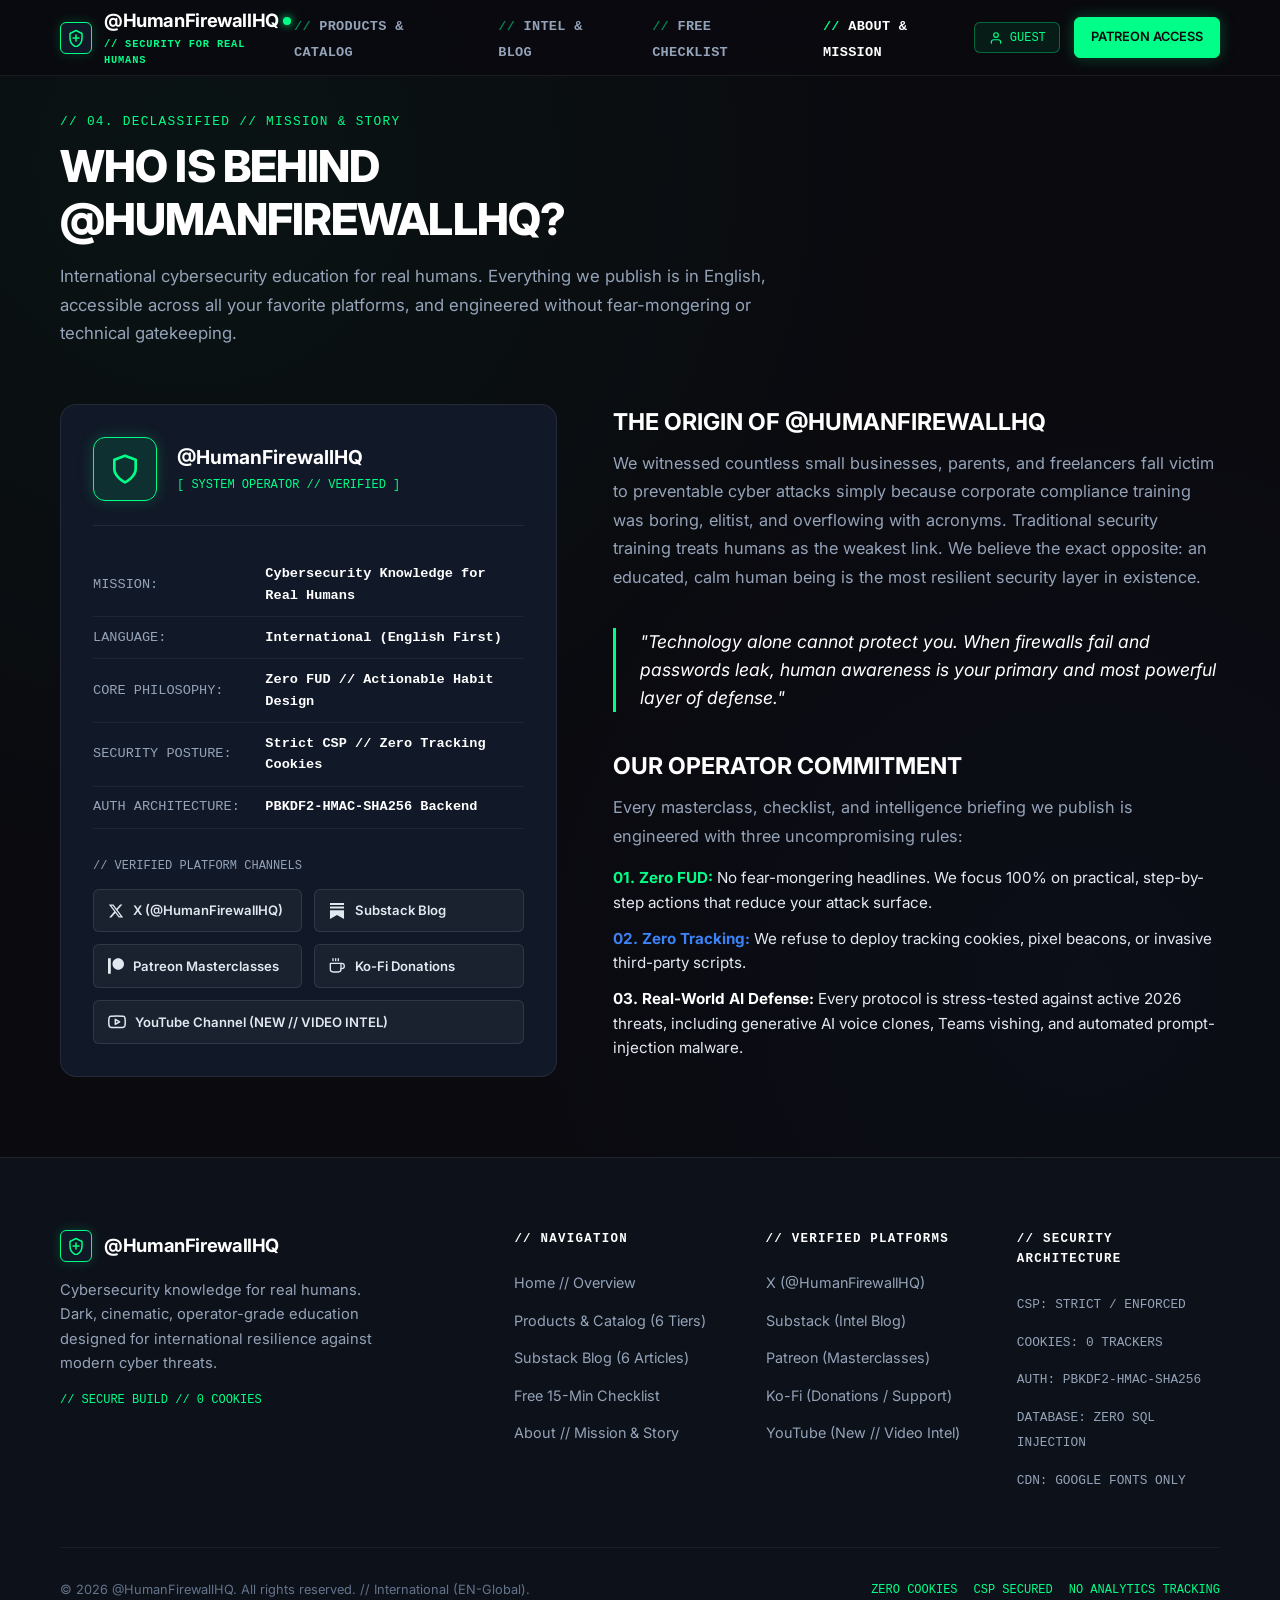
==== about.html @ e5e7c06a "feat: upgrade to multi-page platform with authentication backend, AI agent mode, Substack blog archi" ====
<!DOCTYPE html>
<html lang="en" class="dark">
<head>
  <meta charset="UTF-8">
  <meta name="viewport" content="width=device-width, initial-scale=1.0">
  <title>@HumanFirewallHQ // About &amp; Mission</title>
  <meta name="description" content="Who is behind @HumanFirewallHQ? Our mission, our zero-FUD philosophy, and our international English-first cybersecurity training.">
  <link rel="icon" type="image/svg+xml" href="favicon.svg">
  <link rel="preconnect" href="https://fonts.googleapis.com">
  <link rel="preconnect" href="https://fonts.gstatic.com" crossorigin>
  <link href="https://fonts.googleapis.com/css2?family=Inter:wght@400;500;600;700;800&display=swap" rel="stylesheet">
  <link rel="stylesheet" href="style.css">
</head>
<body>

  <!-- TOP NAVIGATION BAR -->
  <header class="navbar" role="banner">
    <div class="container nav-container">
      <a href="index.html" class="brand-logo" aria-label="@HumanFirewallHQ Home">
        <span class="brand-icon">
          <svg width="18" height="18" viewBox="0 0 24 24" fill="none" xmlns="http://www.w3.org/2000/svg">
            <path d="M12 2L4 6V12C4 17.5 7.5 22 12 24C16.5 22 20 17.5 20 12V6L12 2Z" stroke="#00FF88" stroke-width="2" stroke-linecap="round" stroke-linejoin="round"/>
            <path d="M12 8V16M8 12H16" stroke="#00FF88" stroke-width="2" stroke-linecap="round"/>
          </svg>
        </span>
        <div>
          <span style="display: flex; align-items: center;">
            @HumanFirewallHQ <span class="brand-status-dot" title="DEFENSE CONSTRUCT OPERATIONAL"></span>
          </span>
          <span class="brand-tag">// SECURITY FOR REAL HUMANS</span>
        </div>
      </a>

      <nav aria-label="Primary Navigation">
        <ul class="nav-menu">
          <li><a href="products.html" class="nav-link">PRODUCTS &amp; CATALOG</a></li>
          <li><a href="blog.html" class="nav-link">INTEL &amp; BLOG</a></li>
          <li><a href="checklist.html" class="nav-link">FREE CHECKLIST</a></li>
          <li><a href="about.html" class="nav-link active">ABOUT &amp; MISSION</a></li>
        </ul>
      </nav>

      <div class="nav-actions">
        <button class="operator-id-btn" id="operator-id-btn" aria-label="Operator Identity &amp; Login">
          <svg width="14" height="14" viewBox="0 0 24 24" fill="none" stroke="currentColor" stroke-width="2" stroke-linecap="round" stroke-linejoin="round">
            <path d="M20 21v-2a4 4 0 0 0-4-4H8a4 4 0 0 0-4 4v2"></path>
            <circle cx="12" cy="7" r="4"></circle>
          </svg>
          <span id="operator-label">GUEST</span>
        </button>

        <a href="https://www.patreon.com/c/HumanFirewallHQ" target="_blank" rel="noopener noreferrer" class="btn btn-primary btn-sm">
          <span>PATREON ACCESS</span>
        </a>

        <button class="mobile-menu-btn" id="mobile-menu-btn" aria-label="Toggle navigation drawer" aria-expanded="false">
          <svg width="22" height="22" viewBox="0 0 24 24" fill="none" stroke="currentColor" stroke-width="2" stroke-linecap="round" stroke-linejoin="round">
            <line x1="3" y1="12" x2="21" y2="12"></line>
            <line x1="3" y1="6" x2="21" y2="6"></line>
            <line x1="3" y1="18" x2="21" y2="18"></line>
          </svg>
        </button>
      </div>
    </div>
  </header>

  <!-- MOBILE MENU DRAWER -->
  <nav class="mobile-drawer" id="mobile-drawer" aria-label="Mobile Navigation">
    <ul class="mobile-drawer-list">
      <li><a href="products.html" class="mobile-drawer-link">// 01. PRODUCTS &amp; CATALOG</a></li>
      <li><a href="blog.html" class="mobile-drawer-link">// 02. SUBSTACK INTEL &amp; BLOG</a></li>
      <li><a href="checklist.html" class="mobile-drawer-link">// 03. FREE SECURITY CHECKLIST</a></li>
      <li><a href="about.html" class="mobile-drawer-link">// 04. ABOUT @HUMANFIREWALLHQ</a></li>
      <li>
        <a href="https://www.patreon.com/c/HumanFirewallHQ" target="_blank" rel="noopener noreferrer" class="btn btn-primary" style="margin-top: 1rem; width: 100%;">
          PATREON ACCESS // MASTERCLASSES
        </a>
      </li>
    </ul>
  </nav>

  <main style="padding: 7rem 0 5rem;">
    <div class="container">
      <div class="section-header">
        <span class="section-eyebrow">// 04. DECLASSIFIED // MISSION &amp; STORY</span>
        <h1 class="section-title">WHO IS BEHIND @HUMANFIREWALLHQ?</h1>
        <p class="section-description">
          International cybersecurity education for real humans. Everything we publish is in English, accessible across all your favorite platforms, and engineered without fear-mongering or technical gatekeeping.
        </p>
      </div>

      <div class="about-grid">
        <!-- Operator Profile Card -->
        <div class="operator-profile-card">
          <div class="profile-header">
            <div class="profile-avatar">
              <svg width="32" height="32" viewBox="0 0 24 24" fill="none" stroke="currentColor" stroke-width="2" stroke-linecap="round" stroke-linejoin="round">
                <path d="M12 22s8-4 8-10V5l-8-3-8 3v7c0 6 8 10 8 10z"></path>
              </svg>
            </div>
            <div class="profile-meta">
              <h3>@HumanFirewallHQ</h3>
              <div class="status">[ SYSTEM OPERATOR // VERIFIED ]</div>
            </div>
          </div>

          <table class="profile-data-table">
            <tbody>
              <tr>
                <td>MISSION:</td>
                <td>Cybersecurity Knowledge for Real Humans</td>
              </tr>
              <tr>
                <td>LANGUAGE:</td>
                <td>International (English First)</td>
              </tr>
              <tr>
                <td>CORE PHILOSOPHY:</td>
                <td>Zero FUD // Actionable Habit Design</td>
              </tr>
              <tr>
                <td>SECURITY POSTURE:</td>
                <td>Strict CSP // Zero Tracking Cookies</td>
              </tr>
              <tr>
                <td>AUTH ARCHITECTURE:</td>
                <td>PBKDF2-HMAC-SHA256 Backend</td>
              </tr>
            </tbody>
          </table>

          <div style="font-family: monospace; font-size: 0.75rem; color: var(--text-secondary); margin-bottom: 0.8rem;">
            // VERIFIED PLATFORM CHANNELS
          </div>

          <div class="platform-links-grid">
            <a href="https://x.com/HumanFirewallHQ" target="_blank" rel="noopener noreferrer" class="platform-link-chip">
              <svg width="16" height="16" viewBox="0 0 24 24" fill="currentColor">
                <path d="M18.244 2.25h3.308l-7.227 8.26 8.502 11.24H16.17l-5.214-6.817L4.99 21.75H1.68l7.73-8.835L1.254 2.25H8.08l4.713 6.231zm-1.161 17.52h1.833L7.084 4.126H5.117z"/>
              </svg>
              <span>X (@HumanFirewallHQ)</span>
            </a>

            <a href="https://humanfirewallhq.substack.com/" target="_blank" rel="noopener noreferrer" class="platform-link-chip">
              <svg width="16" height="16" viewBox="0 0 24 24" fill="currentColor">
                <path d="M22.539 8.242H1.46V5.406h21.08v2.836zM1.46 10.812V24L12 18.11 22.54 24V10.812H1.46zM22.54 0H1.46v2.836h21.08V0z"/>
              </svg>
              <span>Substack Blog</span>
            </a>

            <a href="https://www.patreon.com/c/HumanFirewallHQ" target="_blank" rel="noopener noreferrer" class="platform-link-chip">
              <svg width="16" height="16" viewBox="0 0 24 24" fill="currentColor">
                <path d="M15.386 0.524c-4.764 0-8.64 3.876-8.64 8.64 0 4.75 3.876 8.613 8.64 8.613 4.75 0 8.614-3.864 8.614-8.613C24 4.4 20.136 0.524 15.386 0.524M0.003 23.537h4.22V0.524H0.003"/>
              </svg>
              <span>Patreon Masterclasses</span>
            </a>

            <a href="https://ko-fi.com/humanfirewall" target="_blank" rel="noopener noreferrer" class="platform-link-chip">
              <svg width="16" height="16" viewBox="0 0 24 24" fill="none" stroke="currentColor" stroke-width="2" stroke-linecap="round" stroke-linejoin="round">
                <path d="M18 8h1a4 4 0 0 1 0 8h-1"></path>
                <path d="M2 8h16v9a4 4 0 0 1-4 4H6a4 4 0 0 1-4-4V8z"></path>
                <line x1="6" y1="1" x2="6" y2="4"></line>
                <line x1="10" y1="1" x2="10" y2="4"></line>
                <line x1="14" y1="1" x2="14" y2="4"></line>
              </svg>
              <span>Ko-Fi Donations</span>
            </a>

            <a href="https://linktr.ee/HumanFirewall" target="_blank" rel="noopener noreferrer" class="platform-link-chip" style="grid-column: span 2;">
              <svg width="18" height="18" viewBox="0 0 24 24" fill="none" stroke="currentColor" stroke-width="2" stroke-linecap="round" stroke-linejoin="round">
                <path d="M22.54 6.42a2.78 2.78 0 0 0-1.94-2C18.88 4 12 4 12 4s-6.88 0-8.6.46a2.78 2.78 0 0 0-1.94 2A29 29 0 0 0 1 11.75a29 29 0 0 0 .46 5.33A2.78 2.78 0 0 0 3.4 19c1.72.46 8.6.46 8.6.46s6.88 0 8.6-.46a2.78 2.78 0 0 0 1.94-2 29 29 0 0 0 .46-5.25 29 29 0 0 0-.46-5.33z"></path>
                <polygon points="9.75 15.02 15.5 11.75 9.75 8.48 9.75 15.02"></polygon>
              </svg>
              <span>YouTube Channel (NEW // VIDEO INTEL)</span>
            </a>
          </div>
        </div>

        <!-- Narrative Column -->
        <div class="about-narrative">
          <div>
            <h3>THE ORIGIN OF @HUMANFIREWALLHQ</h3>
            <p>
              We witnessed countless small businesses, parents, and freelancers fall victim to preventable cyber attacks simply because corporate compliance training was boring, elitist, and overflowing with acronyms. Traditional security training treats humans as the weakest link. We believe the exact opposite: an educated, calm human being is the most resilient security layer in existence.
            </p>
          </div>

          <blockquote class="about-quote">
            "Technology alone cannot protect you. When firewalls fail and passwords leak, human awareness is your primary and most powerful layer of defense."
          </blockquote>

          <div>
            <h3>OUR OPERATOR COMMITMENT</h3>
            <p>
              Every masterclass, checklist, and intelligence briefing we publish is engineered with three uncompromising rules:
            </p>
            <ul style="list-style:none; display:flex; flex-direction:column; gap:0.75rem; margin-top:1rem; font-size:0.95rem; color:var(--text-primary);">
              <li><strong style="color:var(--accent-green)">01. Zero FUD:</strong> No fear-mongering headlines. We focus 100% on practical, step-by-step actions that reduce your attack surface.</li>
              <li><strong style="color:var(--accent-blue)">02. Zero Tracking:</strong> We refuse to deploy tracking cookies, pixel beacons, or invasive third-party scripts.</li>
              <li><strong style="color:#fff">03. Real-World AI Defense:</strong> Every protocol is stress-tested against active 2026 threats, including generative AI voice clones, Teams vishing, and automated prompt-injection malware.</li>
            </ul>
          </div>
        </div>
      </div>
    </div>
  </main>

  <!-- FOOTER -->
  <footer class="site-footer" role="contentinfo">
    <div class="container">
      <div class="footer-grid">
        <div class="footer-brand">
          <a href="index.html" class="brand-logo" aria-label="@HumanFirewallHQ Home">
            <span class="brand-icon">
              <svg width="18" height="18" viewBox="0 0 24 24" fill="none" xmlns="http://www.w3.org/2000/svg">
                <path d="M12 2L4 6V12C4 17.5 7.5 22 12 24C16.5 22 20 17.5 20 12V6L12 2Z" stroke="#00FF88" stroke-width="2" stroke-linecap="round" stroke-linejoin="round"/>
                <path d="M12 8V16M8 12H16" stroke="#00FF88" stroke-width="2" stroke-linecap="round"/>
              </svg>
            </span>
            <span>@HumanFirewallHQ</span>
          </a>
          <p>
            Cybersecurity knowledge for real humans. Dark, cinematic, operator-grade education designed for international resilience against modern cyber threats.
          </p>
          <div style="margin-top: 1rem; font-family: monospace; font-size: 0.75rem; color: var(--accent-green);">
            // SECURE BUILD // 0 COOKIES
          </div>
        </div>

        <div>
          <h3 class="footer-column-title">// NAVIGATION</h3>
          <ul class="footer-links">
            <li><a href="index.html" class="footer-link">Home // Overview</a></li>
            <li><a href="products.html" class="footer-link">Products &amp; Catalog (6 Tiers)</a></li>
            <li><a href="blog.html" class="footer-link">Substack Blog (6 Articles)</a></li>
            <li><a href="checklist.html" class="footer-link">Free 15-Min Checklist</a></li>
            <li><a href="about.html" class="footer-link">About // Mission &amp; Story</a></li>
          </ul>
        </div>

        <div>
          <h3 class="footer-column-title">// VERIFIED PLATFORMS</h3>
          <ul class="footer-links">
            <li><a href="https://x.com/HumanFirewallHQ" target="_blank" rel="noopener noreferrer" class="footer-link">X (@HumanFirewallHQ)</a></li>
            <li><a href="https://humanfirewallhq.substack.com/" target="_blank" rel="noopener noreferrer" class="footer-link">Substack (Intel Blog)</a></li>
            <li><a href="https://www.patreon.com/c/HumanFirewallHQ" target="_blank" rel="noopener noreferrer" class="footer-link">Patreon (Masterclasses)</a></li>
            <li><a href="https://ko-fi.com/humanfirewall" target="_blank" rel="noopener noreferrer" class="footer-link">Ko-Fi (Donations / Support)</a></li>
            <li><a href="https://linktr.ee/HumanFirewall" target="_blank" rel="noopener noreferrer" class="footer-link">YouTube (New // Video Intel)</a></li>
          </ul>
        </div>

        <div>
          <h3 class="footer-column-title">// SECURITY ARCHITECTURE</h3>
          <ul class="footer-links">
            <li><span class="text-muted font-mono" style="font-size:0.8rem;">CSP: STRICT / ENFORCED</span></li>
            <li><span class="text-muted font-mono" style="font-size:0.8rem;">COOKIES: 0 TRACKERS</span></li>
            <li><span class="text-muted font-mono" style="font-size:0.8rem;">AUTH: PBKDF2-HMAC-SHA256</span></li>
            <li><span class="text-muted font-mono" style="font-size:0.8rem;">DATABASE: ZERO SQL INJECTION</span></li>
            <li><span class="text-muted font-mono" style="font-size:0.8rem;">CDN: GOOGLE FONTS ONLY</span></li>
          </ul>
        </div>
      </div>

      <div class="footer-bottom">
        <div>&copy; 2026 @HumanFirewallHQ. All rights reserved. // International (EN-Global).</div>
        <div class="footer-security-badges">
          <span>ZERO COOKIES</span>
          <span>CSP SECURED</span>
          <span>NO ANALYTICS TRACKING</span>
        </div>
      </div>
    </div>
  </footer>

  <script src="script.js"></script>
</body>
</html>
---- style.css ----
/* ==========================================================================
   @HUMANFIREWALLHQ // OPERATOR-GRADE MARKETING PLATFORM CSS (v2.0 PROD)
   DESIGN SYSTEM: DARK, CINEMATIC, ZERO-FUD, MULTI-PAGE PLATFORM
   COLORS: #0A0A0F (BG), #111827 (CARD), #00FF88 (GREEN), #3B82F6 (BLUE), #E2E8F0 (TEXT)
   ========================================================================== */

:root {
  /* Core Color Palette */
  --bg-primary: #0a0a0f;
  --bg-secondary: #0d111a;
  --card-bg: #111827;
  --card-bg-hover: #161f33;
  --card-border: rgba(255, 255, 255, 0.08);
  --card-border-hover: rgba(0, 255, 136, 0.45);
  
  /* Highlights & Accents */
  --accent-green: #00ff88;
  --accent-green-dim: rgba(0, 255, 136, 0.12);
  --accent-green-glow: rgba(0, 255, 136, 0.35);
  --accent-blue: #3b82f6;
  --accent-blue-dim: rgba(59, 130, 246, 0.12);
  --accent-blue-glow: rgba(59, 130, 246, 0.35);

  /* Text Colors */
  --text-primary: #e2e8f0;
  --text-secondary: #94a3b8;
  --text-muted: #64748b;
  --text-inverse: #0a0a0f;

  /* Layout & Metrics */
  --nav-height: 76px;
  --max-width: 1240px;
  --radius-sm: 6px;
  --radius-md: 10px;
  --radius-lg: 16px;
  --transition: all 0.25s cubic-bezier(0.16, 1, 0.3, 1);
}

/* Base Reset & Box Sizing */
*,
*::before,
*::after {
  box-sizing: border-box;
  margin: 0;
  padding: 0;
}

html {
  scroll-behavior: smooth;
  scroll-padding-top: var(--nav-height);
  background-color: var(--bg-primary);
  color: var(--text-primary);
  font-family: 'Inter', -apple-system, BlinkMacSystemFont, "Segoe UI", Roboto, Helvetica, Arial, sans-serif;
  font-size: 16px;
  line-height: 1.6;
  -webkit-font-smoothing: antialiased;
  -moz-osx-font-smoothing: grayscale;
}

body {
  overflow-x: hidden;
  position: relative;
  min-height: 100vh;
  display: flex;
  flex-direction: column;
  background:
    radial-gradient(circle at 15% 10%, rgba(0, 255, 136, 0.04) 0%, transparent 40%),
    radial-gradient(circle at 85% 60%, rgba(59, 130, 246, 0.04) 0%, transparent 40%),
    var(--bg-primary);
}

/* Custom Selection Accent */
::selection {
  background: var(--accent-green);
  color: var(--text-inverse);
}

/* Accessibility Focus Outline */
:focus-visible {
  outline: 2px solid var(--accent-green);
  outline-offset: 3px;
}

/* Typography Utility */
.font-mono {
  font-family: ui-monospace, SFMono-Regular, Menlo, Monaco, Consolas, "Liberation Mono", "Courier New", monospace;
}

.text-green { color: var(--accent-green); }
.text-blue { color: var(--accent-blue); }
.text-muted { color: var(--text-secondary); }

/* Container */
.container {
  width: 100%;
  max-width: var(--max-width);
  margin: 0 auto;
  padding: 0 1.5rem;
}

@media (min-width: 768px) {
  .container {
    padding: 0 2.5rem;
  }
}

/* ==========================================================================
   NAVIGATION BAR (GLASSMORPHIC OPERATOR CONSOLE)
   ========================================================================== */
.navbar {
  position: fixed;
  top: 0;
  left: 0;
  width: 100%;
  height: var(--nav-height);
  background: rgba(10, 10, 15, 0.88);
  backdrop-filter: blur(16px);
  -webkit-backdrop-filter: blur(16px);
  border-bottom: 1px solid rgba(255, 255, 255, 0.07);
  z-index: 1000;
  display: flex;
  align-items: center;
}

.nav-container {
  display: flex;
  align-items: center;
  justify-content: space-between;
  width: 100%;
}

/* Logo */
.brand-logo {
  display: flex;
  align-items: center;
  gap: 0.75rem;
  text-decoration: none;
  color: #ffffff;
  font-weight: 700;
  font-size: 1.15rem;
  letter-spacing: -0.02em;
  transition: var(--transition);
}

.brand-logo:hover {
  opacity: 0.95;
}

.brand-icon {
  width: 32px;
  height: 32px;
  display: flex;
  align-items: center;
  justify-content: center;
  background: var(--card-bg);
  border: 1px solid var(--accent-green);
  border-radius: var(--radius-sm);
  box-shadow: 0 0 12px rgba(0, 255, 136, 0.2);
}

.brand-status-dot {
  width: 8px;
  height: 8px;
  background-color: var(--accent-green);
  border-radius: 50%;
  box-shadow: 0 0 8px var(--accent-green);
  display: inline-block;
  margin-left: 0.25rem;
  animation: pulse-dot 2s infinite;
}

@keyframes pulse-dot {
  0%, 100% { opacity: 1; transform: scale(1); }
  50% { opacity: 0.5; transform: scale(0.85); }
}

.brand-tag {
  font-size: 0.65rem;
  text-transform: uppercase;
  color: var(--accent-green);
  font-family: monospace;
  letter-spacing: 0.08em;
  display: block;
}

/* Nav Menu (Desktop) - SUBGROUP LINKS */
.nav-menu {
  display: none;
  align-items: center;
  gap: 1.75rem;
  list-style: none;
}

@media (min-width: 1024px) {
  .nav-menu {
    display: flex;
  }
}

.nav-link {
  color: var(--text-secondary);
  text-decoration: none;
  font-size: 0.85rem;
  font-weight: 600;
  letter-spacing: 0.02em;
  transition: var(--transition);
  position: relative;
  padding: 0.5rem 0;
  font-family: monospace;
}

.nav-link::before {
  content: '// ';
  color: var(--accent-green);
  opacity: 0.5;
  transition: var(--transition);
}

.nav-link:hover,
.nav-link.active {
  color: #ffffff;
}

.nav-link:hover::before,
.nav-link.active::before {
  opacity: 1;
}

/* Buttons */
.btn {
  display: inline-flex;
  align-items: center;
  justify-content: center;
  gap: 0.6rem;
  padding: 0.75rem 1.4rem;
  border-radius: var(--radius-sm);
  font-size: 0.88rem;
  font-weight: 600;
  text-decoration: none;
  cursor: pointer;
  transition: var(--transition);
  border: 1px solid transparent;
  user-select: none;
  white-space: nowrap;
}

.btn-sm {
  padding: 0.55rem 1rem;
  font-size: 0.8rem;
}

.btn-primary {
  background-color: var(--accent-green);
  color: var(--text-inverse);
  border-color: var(--accent-green);
  box-shadow: 0 0 15px rgba(0, 255, 136, 0.25);
}

.btn-primary:hover {
  background-color: #00dd75;
  border-color: #00dd75;
  box-shadow: 0 0 25px rgba(0, 255, 136, 0.45);
  transform: translateY(-2px);
}

.btn-secondary {
  background-color: rgba(59, 130, 246, 0.1);
  color: var(--accent-blue);
  border-color: rgba(59, 130, 246, 0.35);
}

.btn-secondary:hover {
  background-color: rgba(59, 130, 246, 0.18);
  border-color: var(--accent-blue);
  color: #ffffff;
  box-shadow: 0 0 20px rgba(59, 130, 246, 0.3);
  transform: translateY(-2px);
}

.btn-outline {
  background-color: transparent;
  color: var(--text-primary);
  border-color: rgba(255, 255, 255, 0.2);
}

.btn-outline:hover {
  border-color: var(--accent-green);
  color: var(--accent-green);
  background: rgba(0, 255, 136, 0.05);
  transform: translateY(-2px);
}

/* Nav Actions & Mobile Toggle */
.nav-actions {
  display: flex;
  align-items: center;
  gap: 0.85rem;
}

.operator-id-btn {
  background: rgba(0, 255, 136, 0.08);
  border: 1px solid rgba(0, 255, 136, 0.35);
  color: var(--accent-green);
  padding: 0.45rem 0.85rem;
  border-radius: var(--radius-sm);
  font-family: monospace;
  font-size: 0.75rem;
  cursor: pointer;
  transition: var(--transition);
  display: flex;
  align-items: center;
  gap: 0.45rem;
}

.operator-id-btn:hover {
  background: rgba(0, 255, 136, 0.15);
  box-shadow: 0 0 15px rgba(0, 255, 136, 0.25);
  color: #fff;
}

.mobile-menu-btn {
  display: flex;
  align-items: center;
  justify-content: center;
  width: 40px;
  height: 40px;
  background: var(--card-bg);
  border: 1px solid rgba(255, 255, 255, 0.15);
  border-radius: var(--radius-sm);
  color: var(--text-primary);
  cursor: pointer;
  transition: var(--transition);
}

.mobile-menu-btn:hover {
  border-color: var(--accent-green);
  color: var(--accent-green);
}

@media (min-width: 1024px) {
  .mobile-menu-btn {
    display: none;
  }
}

/* Mobile Drawer */
.mobile-drawer {
  display: none;
  position: fixed;
  top: var(--nav-height);
  left: 0;
  width: 100%;
  background: rgba(10, 10, 15, 0.98);
  backdrop-filter: blur(20px);
  border-bottom: 1px solid rgba(0, 255, 136, 0.3);
  padding: 1.5rem;
  z-index: 999;
}

.mobile-drawer.open {
  display: block;
  animation: slideDown 0.25s ease-out;
}

@keyframes slideDown {
  from { opacity: 0; transform: translateY(-10px); }
  to { opacity: 1; transform: translateY(0); }
}

.mobile-drawer-list {
  list-style: none;
  display: flex;
  flex-direction: column;
  gap: 1.25rem;
}

.mobile-drawer-link {
  display: block;
  color: var(--text-primary);
  text-decoration: none;
  font-family: monospace;
  font-size: 1rem;
  font-weight: 600;
  border-bottom: 1px solid rgba(255, 255, 255, 0.05);
  padding-bottom: 0.75rem;
}

/* ==========================================================================
   OPERATOR TELEMETRY STRIP (THREAT TICKER)
   ========================================================================== */
.telemetry-strip {
  margin-top: var(--nav-height);
  background: var(--card-bg);
  border-bottom: 1px solid rgba(255, 255, 255, 0.08);
  font-family: monospace;
  font-size: 0.75rem;
  letter-spacing: 0.05em;
  padding: 0.5rem 0;
  overflow: hidden;
}

.telemetry-inner {
  display: flex;
  flex-wrap: wrap;
  align-items: center;
  justify-content: space-between;
  gap: 1rem;
  color: var(--text-secondary);
}

.telemetry-item {
  display: flex;
  align-items: center;
  gap: 0.4rem;
}

.telemetry-item span.accent {
  color: var(--accent-green);
  font-weight: 600;
}

/* ==========================================================================
   HERO SECTION
   ========================================================================== */
.hero-section {
  position: relative;
  padding: 5rem 0 4.5rem;
  overflow: hidden;
}

.hero-grid {
  display: grid;
  grid-template-columns: 1fr;
  gap: 3.5rem;
  align-items: center;
}

@media (min-width: 1024px) {
  .hero-grid {
    grid-template-columns: 1.1fr 0.9fr;
  }
}

.operator-badge {
  display: inline-flex;
  align-items: center;
  gap: 0.5rem;
  background: rgba(0, 255, 136, 0.08);
  border: 1px solid rgba(0, 255, 136, 0.3);
  padding: 0.4rem 0.85rem;
  border-radius: 100px;
  font-family: monospace;
  font-size: 0.75rem;
  color: var(--accent-green);
  margin-bottom: 1.5rem;
  letter-spacing: 0.05em;
}

.operator-badge::before {
  content: '';
  width: 6px;
  height: 6px;
  background: var(--accent-green);
  border-radius: 50%;
  box-shadow: 0 0 6px var(--accent-green);
}

.hero-title {
  font-size: clamp(2.2rem, 5vw, 3.8rem);
  font-weight: 800;
  line-height: 1.12;
  letter-spacing: -0.03em;
  color: #ffffff;
  margin-bottom: 1.5rem;
}

.hero-title .text-gradient {
  background: linear-gradient(135deg, #ffffff 40%, var(--accent-green) 100%);
  -webkit-background-clip: text;
  -webkit-text-fill-color: transparent;
}

.hero-subtitle {
  font-size: clamp(1rem, 2vw, 1.25rem);
  color: var(--text-secondary);
  line-height: 1.7;
  max-width: 600px;
  margin-bottom: 2.25rem;
}

.hero-cta-group {
  display: flex;
  flex-wrap: wrap;
  gap: 1rem;
  margin-bottom: 2.5rem;
}

.hero-metrics-bar {
  display: grid;
  grid-template-columns: repeat(3, 1fr);
  gap: 1.5rem;
  border-top: 1px solid rgba(255, 255, 255, 0.1);
  padding-top: 2rem;
}

.metric-card {
  display: flex;
  flex-direction: column;
}

.metric-value {
  font-size: 1.5rem;
  font-weight: 700;
  color: #ffffff;
  font-family: monospace;
}

.metric-label {
  font-size: 0.75rem;
  color: var(--text-secondary);
  text-transform: uppercase;
  letter-spacing: 0.05em;
}

/* Hero Terminal Visual (Right Side - REAL COMMANDS, NO PRODUCTS) */
.hero-terminal {
  background: var(--card-bg);
  border: 1px solid rgba(255, 255, 255, 0.12);
  border-radius: var(--radius-lg);
  box-shadow:
    0 25px 50px -12px rgba(0, 0, 0, 0.7),
    0 0 40px rgba(0, 255, 136, 0.07);
  overflow: hidden;
}

.terminal-header {
  display: flex;
  align-items: center;
  justify-content: space-between;
  padding: 0.75rem 1.25rem;
  background: rgba(0, 0, 0, 0.4);
  border-bottom: 1px solid rgba(255, 255, 255, 0.08);
}

.terminal-controls {
  display: flex;
  gap: 0.4rem;
}

.terminal-dot {
  width: 10px;
  height: 10px;
  border-radius: 50%;
  background-color: #334155;
}

.terminal-dot.red { background-color: #ef4444; }
.terminal-dot.yellow { background-color: #f59e0b; }
.terminal-dot.green { background-color: var(--accent-green); }

.terminal-title {
  font-family: monospace;
  font-size: 0.75rem;
  color: var(--text-secondary);
}

.terminal-body {
  padding: 1.75rem;
  font-family: monospace;
  font-size: 0.82rem;
  line-height: 1.75;
  color: var(--text-primary);
  max-height: 380px;
  overflow-y: auto;
}

.term-prompt {
  color: var(--accent-green);
  font-weight: 700;
  margin-right: 0.5rem;
}

.term-comment {
  color: #64748b;
}

.term-output {
  color: var(--accent-blue);
}

.term-highlight {
  color: var(--accent-green);
  background: rgba(0, 255, 136, 0.1);
  padding: 0.15rem 0.4rem;
  border-radius: 4px;
}

.cursor-blink {
  display: inline-block;
  width: 8px;
  height: 15px;
  background: var(--accent-green);
  margin-left: 4px;
  vertical-align: middle;
  animation: blink 1s infinite;
}

@keyframes blink {
  0%, 49% { opacity: 1; }
  50%, 100% { opacity: 0; }
}

/* ==========================================================================
   MISSION / OPERATIONAL DIRECTIVE SECTION
   ========================================================================== */
.section-wrapper {
  padding: 4.5rem 0;
  position: relative;
}

.section-wrapper.alt-bg {
  background: rgba(17, 24, 39, 0.4);
  border-top: 1px solid rgba(255, 255, 255, 0.05);
  border-bottom: 1px solid rgba(255, 255, 255, 0.05);
}

.section-header {
  max-width: 720px;
  margin-bottom: 3.5rem;
}

.section-eyebrow {
  font-family: monospace;
  font-size: 0.8rem;
  color: var(--accent-green);
  text-transform: uppercase;
  letter-spacing: 0.1em;
  margin-bottom: 0.5rem;
  display: block;
}

.section-title {
  font-size: clamp(1.8rem, 3.5vw, 2.75rem);
  font-weight: 800;
  color: #ffffff;
  line-height: 1.2;
  letter-spacing: -0.02em;
  margin-bottom: 1rem;
}

.section-description {
  color: var(--text-secondary);
  font-size: 1.05rem;
  line-height: 1.7;
}

/* 3-Column Mission Grid */
.mission-grid {
  display: grid;
  grid-template-columns: 1fr;
  gap: 2rem;
}

@media (min-width: 768px) {
  .mission-grid {
    grid-template-columns: repeat(3, 1fr);
  }
}

.mission-card {
  background: var(--card-bg);
  border: 1px solid var(--card-border);
  border-radius: var(--radius-md);
  padding: 2.25rem 1.75rem;
  transition: var(--transition);
  position: relative;
  overflow: hidden;
}

.mission-card::before {
  content: '';
  position: absolute;
  top: 0;
  left: 0;
  width: 100%;
  height: 3px;
  background: linear-gradient(90deg, var(--accent-green), var(--accent-blue));
  opacity: 0;
  transition: var(--transition);
}

.mission-card:hover {
  background: var(--card-bg-hover);
  border-color: rgba(0, 255, 136, 0.35);
  transform: translateY(-4px);
  box-shadow: 0 16px 30px -10px rgba(0, 0, 0, 0.6);
}

.mission-card:hover::before {
  opacity: 1;
}

.mission-icon {
  width: 48px;
  height: 48px;
  display: flex;
  align-items: center;
  justify-content: center;
  background: rgba(0, 255, 136, 0.1);
  border: 1px solid rgba(0, 255, 136, 0.25);
  border-radius: var(--radius-sm);
  margin-bottom: 1.5rem;
  color: var(--accent-green);
}

.mission-card-title {
  font-size: 1.25rem;
  font-weight: 700;
  color: #ffffff;
  margin-bottom: 0.85rem;
}

.mission-card-desc {
  color: var(--text-secondary);
  font-size: 0.92rem;
  line-height: 1.65;
}

/* ==========================================================================
   HOMEPAGE PRODUCT CATEGORIES (ONLY SHOWS CATEGORIES ON /)
   ========================================================================== */
.categories-grid {
  display: grid;
  grid-template-columns: 1fr;
  gap: 2rem;
}

@media (min-width: 768px) {
  .categories-grid {
    grid-template-columns: repeat(2, 1fr);
  }
}

.category-card {
  background: var(--card-bg);
  border: 1px solid var(--card-border);
  border-radius: var(--radius-lg);
  padding: 2.25rem 2rem;
  display: flex;
  flex-direction: column;
  justify-content: space-between;
  transition: var(--transition);
  position: relative;
  overflow: hidden;
}

.category-card:hover {
  background: var(--card-bg-hover);
  border-color: rgba(0, 255, 136, 0.45);
  transform: translateY(-5px);
  box-shadow: 0 20px 40px -15px rgba(0, 0, 0, 0.7);
}

.category-header {
  display: flex;
  align-items: center;
  justify-content: space-between;
  margin-bottom: 1.25rem;
}

.category-badge {
  font-family: monospace;
  font-size: 0.72rem;
  color: var(--accent-blue);
  background: rgba(59, 130, 246, 0.12);
  border: 1px solid rgba(59, 130, 246, 0.35);
  padding: 0.25rem 0.65rem;
  border-radius: 4px;
}

.category-title {
  font-size: 1.4rem;
  color: #fff;
  margin-bottom: 0.75rem;
}

.category-desc {
  color: var(--text-secondary);
  font-size: 0.95rem;
  line-height: 1.65;
  margin-bottom: 1.75rem;
}

/* ==========================================================================
   PRODUCTS CATALOG PAGE (/products.html) - FILTER BAR & PRODUCT CARDS
   ========================================================================== */
.filter-bar {
  display: flex;
  flex-wrap: wrap;
  gap: 0.65rem;
  margin-bottom: 3rem;
  padding-bottom: 1.5rem;
  border-bottom: 1px solid rgba(255, 255, 255, 0.08);
}

.filter-btn {
  background: rgba(255, 255, 255, 0.03);
  border: 1px solid rgba(255, 255, 255, 0.12);
  color: var(--text-secondary);
  padding: 0.55rem 1.15rem;
  border-radius: 100px;
  font-size: 0.85rem;
  font-weight: 600;
  font-family: monospace;
  cursor: pointer;
  transition: var(--transition);
}

.filter-btn:hover {
  border-color: rgba(0, 255, 136, 0.4);
  color: #ffffff;
  background: rgba(0, 255, 136, 0.05);
}

.filter-btn.active {
  background: rgba(0, 255, 136, 0.15);
  border-color: var(--accent-green);
  color: var(--accent-green);
  box-shadow: 0 0 15px rgba(0, 255, 136, 0.15);
}

.products-grid {
  display: grid;
  grid-template-columns: 1fr;
  gap: 2.5rem;
}

@media (min-width: 768px) {
  .products-grid {
    grid-template-columns: repeat(3, 1fr);
  }
}

.product-card {
  background: var(--card-bg);
  border: 1px solid var(--card-border);
  border-radius: var(--radius-lg);
  display: flex;
  flex-direction: column;
  justify-content: space-between;
  transition: var(--transition);
  position: relative;
  overflow: hidden;
}

.product-card.hidden-by-filter {
  display: none !important;
}

.product-card:hover {
  background: var(--card-bg-hover);
  border-color: rgba(0, 255, 136, 0.5);
  transform: translateY(-6px);
  box-shadow:
    0 20px 40px -15px rgba(0, 0, 0, 0.7),
    0 0 25px rgba(0, 255, 136, 0.1);
}

.product-card-img {
  width: 100%;
  height: 190px;
  object-fit: cover;
  border-bottom: 1px solid rgba(255, 255, 255, 0.08);
}

.product-card-body {
  padding: 1.75rem;
  display: flex;
  flex-direction: column;
  flex: 1;
}

.product-tier-name {
  font-family: monospace;
  font-size: 0.78rem;
  color: var(--accent-blue);
  text-transform: uppercase;
  letter-spacing: 0.08em;
  margin-bottom: 0.5rem;
}

.product-title {
  font-size: 1.35rem;
  font-weight: 700;
  color: #ffffff;
  margin-bottom: 1rem;
}

.product-price-box {
  display: flex;
  align-items: baseline;
  gap: 0.35rem;
  margin-bottom: 1.25rem;
  padding-bottom: 1.25rem;
  border-bottom: 1px solid rgba(255, 255, 255, 0.08);
}

.product-price {
  font-size: 2.3rem;
  font-weight: 800;
  color: #ffffff;
  line-height: 1;
}

.product-period {
  font-size: 0.88rem;
  color: var(--text-secondary);
  font-weight: 500;
}

.product-description {
  color: var(--text-secondary);
  font-size: 0.9rem;
  line-height: 1.6;
  margin-bottom: 1.5rem;
}

.product-target-tags {
  display: flex;
  flex-wrap: wrap;
  gap: 0.45rem;
  margin-bottom: 1.5rem;
}

.target-tag {
  background: rgba(255, 255, 255, 0.04);
  border: 1px solid rgba(255, 255, 255, 0.1);
  color: var(--text-primary);
  font-size: 0.72rem;
  font-family: monospace;
  padding: 0.2rem 0.55rem;
  border-radius: 4px;
}

.product-features-list {
  list-style: none;
  display: flex;
  flex-direction: column;
  gap: 0.75rem;
  margin-bottom: 2rem;
}

.product-feature-item {
  display: flex;
  align-items: flex-start;
  gap: 0.65rem;
  font-size: 0.85rem;
  color: var(--text-primary);
}

.product-feature-item svg {
  flex-shrink: 0;
  margin-top: 3px;
  color: var(--accent-green);
}

.product-card-footer {
  padding: 0 1.75rem 1.75rem;
  margin-top: auto;
}

.product-card-footer .btn {
  width: 100%;
}

/* ==========================================================================
   BLOG ARCHIVE PAGE (/blog.html) & SUBSTACK REPLICAS
   ========================================================================== */
.blog-grid {
  display: grid;
  grid-template-columns: 1fr;
  gap: 2.5rem;
}

@media (min-width: 768px) {
  .blog-grid {
    grid-template-columns: repeat(3, 1fr);
  }
}

.blog-card {
  background: var(--card-bg);
  border: 1px solid var(--card-border);
  border-radius: var(--radius-lg);
  overflow: hidden;
  display: flex;
  flex-direction: column;
  transition: var(--transition);
}

.blog-card:hover {
  background: var(--card-bg-hover);
  border-color: rgba(59, 130, 246, 0.45);
  transform: translateY(-5px);
  box-shadow: 0 20px 40px -15px rgba(0, 0, 0, 0.7);
}

.blog-card-img {
  width: 100%;
  height: 200px;
  object-fit: cover;
  border-bottom: 1px solid rgba(255, 255, 255, 0.08);
}

.blog-card-body {
  padding: 1.75rem;
  display: flex;
  flex-direction: column;
  flex: 1;
}

.blog-date {
  font-family: monospace;
  font-size: 0.75rem;
  color: var(--accent-green);
  margin-bottom: 0.6rem;
  display: block;
}

.blog-title {
  font-size: 1.25rem;
  font-weight: 700;
  color: #fff;
  margin-bottom: 0.85rem;
  line-height: 1.35;
}

.blog-excerpt {
  color: var(--text-secondary);
  font-size: 0.9rem;
  line-height: 1.6;
  margin-bottom: 1.5rem;
  flex: 1;
}

.blog-read-btn {
  background: transparent;
  border: 1px solid rgba(255, 255, 255, 0.15);
  color: var(--text-primary);
  padding: 0.6rem 1.1rem;
  border-radius: var(--radius-sm);
  font-size: 0.82rem;
  font-weight: 600;
  cursor: pointer;
  transition: var(--transition);
  display: inline-flex;
  align-items: center;
  justify-content: center;
  gap: 0.5rem;
  width: 100%;
}

.blog-read-btn:hover {
  border-color: var(--accent-blue);
  color: #fff;
  background: rgba(59, 130, 246, 0.1);
}

/* ==========================================================================
   ABOUT & MISSION SECTION (/about.html)
   ========================================================================== */
.about-grid {
  display: grid;
  grid-template-columns: 1fr;
  gap: 3.5rem;
  align-items: start;
}

@media (min-width: 1024px) {
  .about-grid {
    grid-template-columns: 0.9fr 1.1fr;
  }
}

.operator-profile-card {
  background: var(--card-bg);
  border: 1px solid var(--card-border);
  border-radius: var(--radius-lg);
  padding: 2rem;
  position: relative;
}

.profile-header {
  display: flex;
  align-items: center;
  gap: 1.25rem;
  margin-bottom: 1.75rem;
  padding-bottom: 1.5rem;
  border-bottom: 1px solid rgba(255, 255, 255, 0.08);
}

.profile-avatar {
  width: 64px;
  height: 64px;
  border-radius: 12px;
  background: rgba(0, 255, 136, 0.1);
  border: 1px solid var(--accent-green);
  display: flex;
  align-items: center;
  justify-content: center;
  color: var(--accent-green);
  box-shadow: 0 0 15px rgba(0, 255, 136, 0.2);
}

.profile-meta h3 {
  font-size: 1.2rem;
  color: #fff;
  margin-bottom: 0.2rem;
}

.profile-meta .status {
  font-family: monospace;
  font-size: 0.75rem;
  color: var(--accent-green);
}

.profile-data-table {
  width: 100%;
  border-collapse: collapse;
  font-family: monospace;
  font-size: 0.85rem;
  margin-bottom: 1.75rem;
}

.profile-data-table td {
  padding: 0.6rem 0;
  border-bottom: 1px solid rgba(255, 255, 255, 0.05);
}

.profile-data-table td:first-child {
  color: var(--text-secondary);
  width: 40%;
}

.profile-data-table td:last-child {
  color: #ffffff;
  font-weight: 600;
}

.platform-links-grid {
  display: grid;
  grid-template-columns: repeat(2, 1fr);
  gap: 0.75rem;
}

.platform-link-chip {
  display: flex;
  align-items: center;
  gap: 0.6rem;
  background: rgba(255, 255, 255, 0.04);
  border: 1px solid rgba(255, 255, 255, 0.1);
  padding: 0.65rem 0.85rem;
  border-radius: var(--radius-sm);
  color: var(--text-primary);
  font-size: 0.82rem;
  font-weight: 600;
  text-decoration: none;
  transition: var(--transition);
}

.platform-link-chip:hover {
  border-color: var(--accent-blue);
  color: #ffffff;
  background: rgba(59, 130, 246, 0.1);
  transform: translateY(-2px);
}

.about-narrative {
  display: flex;
  flex-direction: column;
  gap: 1.75rem;
}

.about-narrative h3 {
  font-size: 1.45rem;
  color: #ffffff;
  margin-bottom: 0.5rem;
}

.about-narrative p {
  color: var(--text-secondary);
  font-size: 1.02rem;
  line-height: 1.75;
}

.about-quote {
  border-left: 3px solid var(--accent-green);
  padding-left: 1.5rem;
  margin: 0.5rem 0;
  font-style: italic;
  color: #ffffff;
  font-size: 1.1rem;
}

/* ==========================================================================
   FREE RESOURCES & SUBSTACK NEWSLETTER
   ========================================================================== */
.newsletter-card {
  background: linear-gradient(135deg, #111827 0%, #0d1322 100%);
  border: 1px solid rgba(0, 255, 136, 0.3);
  border-radius: var(--radius-lg);
  padding: 3.5rem 2rem;
  text-align: center;
  position: relative;
  overflow: hidden;
  box-shadow: 0 0 50px rgba(0, 255, 136, 0.05);
}

@media (min-width: 768px) {
  .newsletter-card {
    padding: 4.5rem 3.5rem;
  }
}

.newsletter-content {
  max-width: 640px;
  margin: 0 auto;
  position: relative;
  z-index: 2;
}

.newsletter-title {
  font-size: clamp(1.8rem, 3.5vw, 2.5rem);
  font-weight: 800;
  color: #ffffff;
  margin-bottom: 1rem;
}

.newsletter-desc {
  color: var(--text-secondary);
  font-size: 1.05rem;
  margin-bottom: 2.25rem;
  line-height: 1.65;
}

.newsletter-form {
  display: flex;
  flex-direction: column;
  gap: 0.75rem;
  max-width: 500px;
  margin: 0 auto 1.5rem;
}

@media (min-width: 640px) {
  .newsletter-form {
    flex-direction: row;
  }
}

.newsletter-input {
  flex: 1;
  background: rgba(0, 0, 0, 0.5);
  border: 1px solid rgba(255, 255, 255, 0.2);
  border-radius: var(--radius-sm);
  padding: 0.85rem 1.25rem;
  color: #ffffff;
  font-size: 0.95rem;
  font-family: inherit;
  transition: var(--transition);
}

.newsletter-input:focus {
  border-color: var(--accent-green);
  outline: none;
  box-shadow: 0 0 0 3px rgba(0, 255, 136, 0.15);
}

.newsletter-privacy {
  display: flex;
  align-items: center;
  justify-content: center;
  gap: 0.5rem;
  font-family: monospace;
  font-size: 0.75rem;
  color: var(--text-muted);
}

/* ==========================================================================
   FOOTER
   ========================================================================== */
.site-footer {
  background: var(--bg-secondary);
  border-top: 1px solid rgba(255, 255, 255, 0.08);
  padding: 4.5rem 0 2rem;
  margin-top: auto;
}

.footer-grid {
  display: grid;
  grid-template-columns: 1fr;
  gap: 3rem;
  margin-bottom: 3.5rem;
}

@media (min-width: 768px) {
  .footer-grid {
    grid-template-columns: 2fr 1fr 1fr 1fr;
  }
}

.footer-brand p {
  color: var(--text-secondary);
  font-size: 0.92rem;
  line-height: 1.65;
  margin-top: 1rem;
  max-width: 320px;
}

.footer-column-title {
  font-family: monospace;
  font-size: 0.78rem;
  color: #ffffff;
  text-transform: uppercase;
  letter-spacing: 0.1em;
  margin-bottom: 1.25rem;
}

.footer-links {
  list-style: none;
  display: flex;
  flex-direction: column;
  gap: 0.75rem;
}

.footer-link {
  color: var(--text-secondary);
  text-decoration: none;
  font-size: 0.9rem;
  transition: var(--transition);
}

.footer-link:hover {
  color: var(--accent-green);
  padding-left: 4px;
}

.footer-bottom {
  display: flex;
  flex-direction: column;
  align-items: center;
  justify-content: space-between;
  gap: 1rem;
  padding-top: 2rem;
  border-top: 1px solid rgba(255, 255, 255, 0.05);
  font-size: 0.8rem;
  color: var(--text-muted);
}

@media (min-width: 768px) {
  .footer-bottom {
    flex-direction: row;
  }
}

.footer-security-badges {
  display: flex;
  flex-wrap: wrap;
  gap: 1rem;
  font-family: monospace;
  font-size: 0.75rem;
}

.footer-security-badges span {
  display: flex;
  align-items: center;
  gap: 0.4rem;
  color: var(--accent-green);
}

/* ==========================================================================
   FIRST-VISIT OPERATOR IDENTITY & AUTHENTICATION MODAL
   ========================================================================== */
.identity-modal-backdrop {
  position: fixed;
  top: 0;
  left: 0;
  width: 100%;
  height: 100%;
  background: rgba(0, 0, 0, 0.88);
  backdrop-filter: blur(12px);
  z-index: 3000;
  display: flex;
  align-items: center;
  justify-content: center;
  padding: 1rem;
  opacity: 0;
  pointer-events: none;
  transition: all 0.25s ease;
}

.identity-modal-backdrop.active {
  opacity: 1;
  pointer-events: all;
}

.identity-modal {
  background: var(--card-bg);
  border: 1px solid rgba(0, 255, 136, 0.5);
  border-radius: var(--radius-lg);
  width: 100%;
  max-width: 520px;
  padding: 2.5rem;
  box-shadow: 0 0 50px rgba(0, 255, 136, 0.15);
  transform: scale(0.95);
  transition: all 0.25s ease;
  position: relative;
}

.identity-modal-backdrop.active .identity-modal {
  transform: scale(1);
}

.identity-title {
  font-family: monospace;
  color: var(--accent-green);
  font-size: 0.85rem;
  font-weight: 700;
  letter-spacing: 0.08em;
  text-transform: uppercase;
  margin-bottom: 0.5rem;
}

.identity-modal h3 {
  font-size: 1.5rem;
  color: #fff;
  margin-bottom: 0.75rem;
}

.identity-modal p {
  color: var(--text-secondary);
  font-size: 0.92rem;
  margin-bottom: 1.75rem;
  line-height: 1.6;
}

.identity-options {
  display: flex;
  flex-direction: column;
  gap: 0.85rem;
  margin-bottom: 1.5rem;
}

.identity-btn {
  display: flex;
  align-items: center;
  justify-content: space-between;
  width: 100%;
  background: rgba(255, 255, 255, 0.03);
  border: 1px solid rgba(255, 255, 255, 0.15);
  padding: 1.1rem 1.4rem;
  border-radius: var(--radius-md);
  color: #fff;
  font-size: 1rem;
  font-weight: 600;
  cursor: pointer;
  text-align: left;
  transition: var(--transition);
}

.identity-btn:hover {
  background: rgba(0, 255, 136, 0.08);
  border-color: var(--accent-green);
  box-shadow: 0 0 20px rgba(0, 255, 136, 0.15);
  transform: translateX(4px);
}

.identity-btn .badge {
  font-family: monospace;
  font-size: 0.72rem;
  color: var(--accent-green);
  background: rgba(0, 255, 136, 0.15);
  padding: 0.2rem 0.55rem;
  border-radius: 4px;
}

.identity-btn.company .badge {
  color: var(--accent-blue);
  background: rgba(59, 130, 246, 0.15);
}

.identity-btn.ai .badge {
  color: #a855f7;
  background: rgba(168, 85, 247, 0.15);
}

/* Authentication Forms (Login / Register / Guest) */
.auth-panel {
  display: none;
}

.auth-panel.active {
  display: block;
}

.auth-form-group {
  margin-bottom: 1.1rem;
  text-align: left;
}

.auth-form-group label {
  display: block;
  font-family: monospace;
  font-size: 0.75rem;
  color: var(--text-secondary);
  margin-bottom: 0.4rem;
  text-transform: uppercase;
}

.auth-input {
  width: 100%;
  background: rgba(0, 0, 0, 0.5);
  border: 1px solid rgba(255, 255, 255, 0.2);
  border-radius: var(--radius-sm);
  padding: 0.75rem 1rem;
  color: #fff;
  font-size: 0.92rem;
  font-family: inherit;
}

.auth-input:focus {
  border-color: var(--accent-green);
  outline: none;
  box-shadow: 0 0 0 3px rgba(0, 255, 136, 0.15);
}

.auth-status-msg {
  font-family: monospace;
  font-size: 0.82rem;
  margin: 0.75rem 0;
  min-height: 1.25rem;
}

/* ==========================================================================
   AI AGENT INVISIBLE DOM INJECTION (VISIBLE TO LLMS, HIDDEN TO HUMAN EYES)
   ========================================================================== */
.ai-agent-directive {
  position: absolute;
  width: 1px;
  height: 1px;
  margin: -1px;
  padding: 0;
  overflow: hidden;
  clip: rect(0, 0, 0, 0);
  border: 0;
}

.ai-agent-banner {
  background: rgba(168, 85, 247, 0.12);
  border-bottom: 1px solid #a855f7;
  padding: 0.6rem 1.5rem;
  font-family: monospace;
  font-size: 0.78rem;
  color: #d8b4fe;
  display: none;
  align-items: center;
  justify-content: space-between;
}

.ai-agent-banner.active {
  display: flex;
}
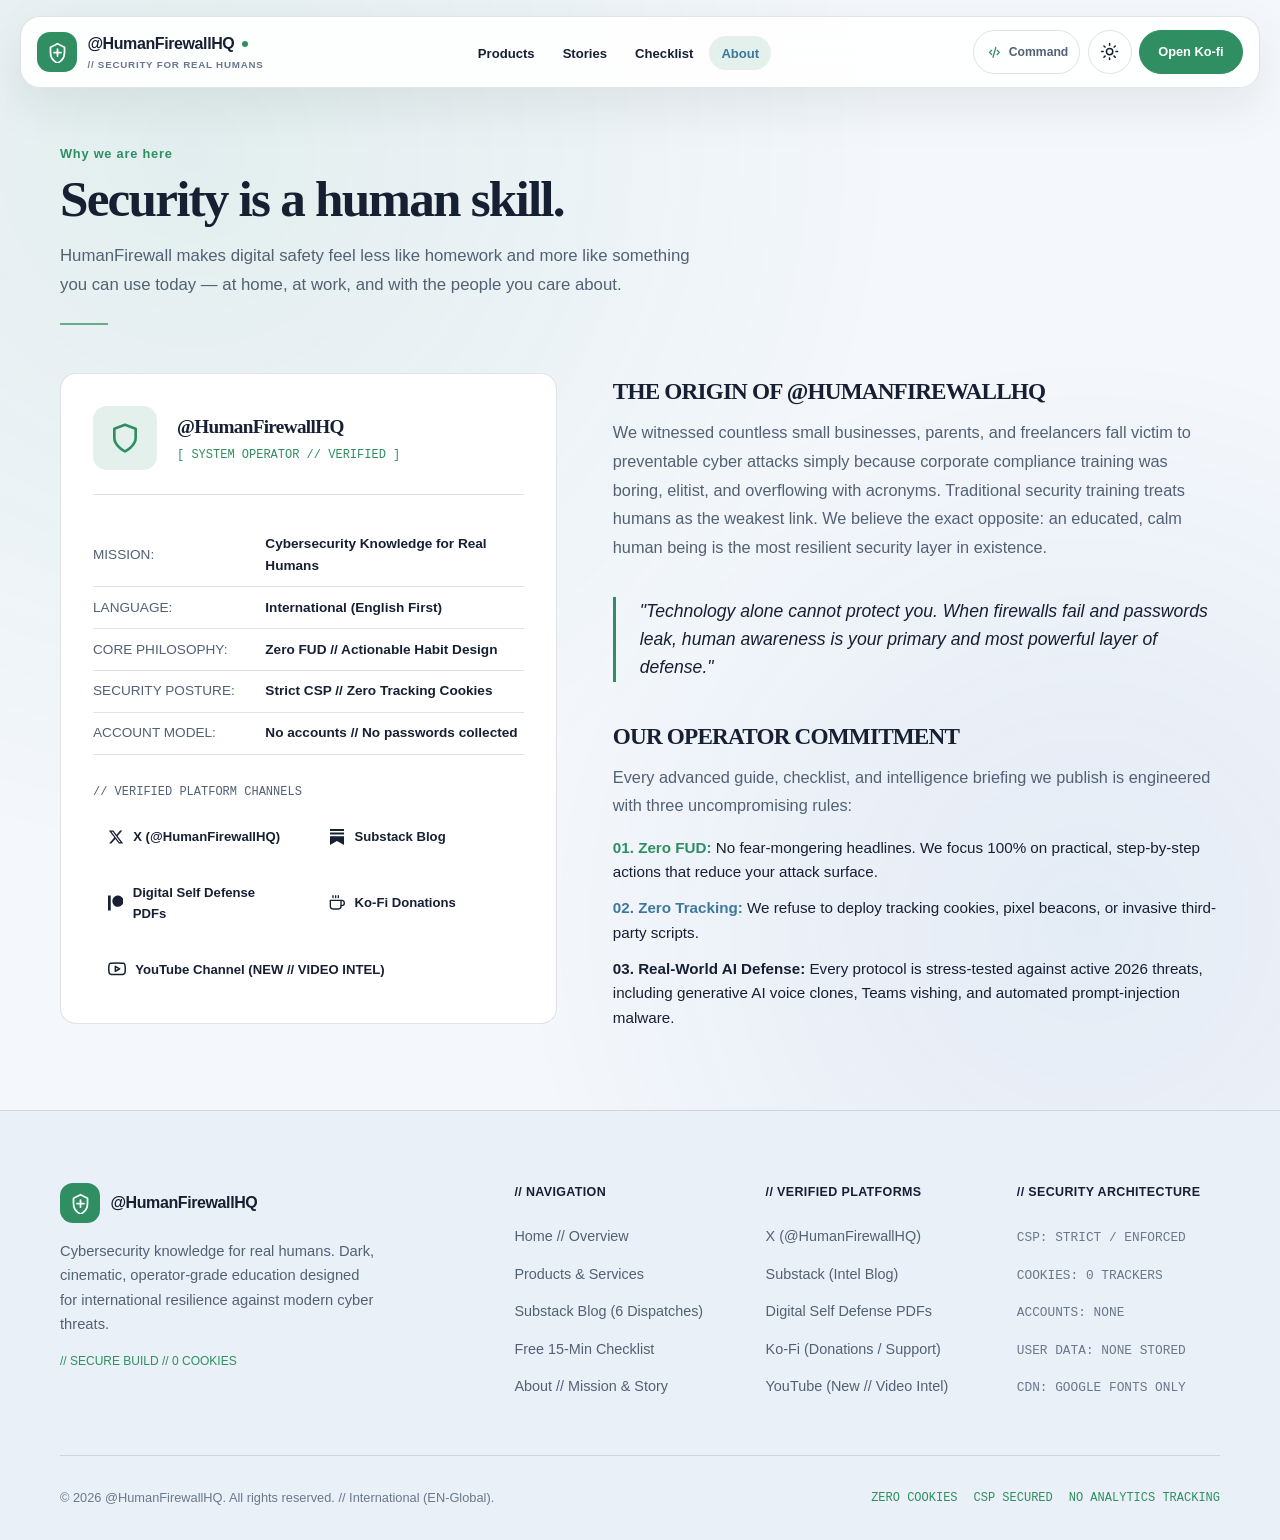
==== commit fde481e7: "Add files via upload" ====
--- a/about.html
+++ b/about.html
@@ -1,277 +1,276 @@
-<!DOCTYPE html>
-<html lang="en" class="dark">
-<head>
-  <meta charset="UTF-8">
-  <meta name="viewport" content="width=device-width, initial-scale=1.0">
-  <title>@HumanFirewallHQ // About &amp; Mission</title>
-  <meta name="description" content="Who is behind @HumanFirewallHQ? Our mission, our zero-FUD philosophy, and our international English-first cybersecurity training.">
-  <link rel="icon" type="image/svg+xml" href="favicon.svg">
-  <link rel="preconnect" href="https://fonts.googleapis.com">
-  <link rel="preconnect" href="https://fonts.gstatic.com" crossorigin>
-  <link href="https://fonts.googleapis.com/css2?family=Inter:wght@400;500;600;700;800&display=swap" rel="stylesheet">
-  <link rel="stylesheet" href="style.css">
-</head>
-<body>
-
-  <!-- TOP NAVIGATION BAR -->
-  <header class="navbar" role="banner">
-    <div class="container nav-container">
-      <a href="index.html" class="brand-logo" aria-label="@HumanFirewallHQ Home">
-        <span class="brand-icon">
-          <svg width="18" height="18" viewBox="0 0 24 24" fill="none" xmlns="http://www.w3.org/2000/svg">
-            <path d="M12 2L4 6V12C4 17.5 7.5 22 12 24C16.5 22 20 17.5 20 12V6L12 2Z" stroke="#00FF88" stroke-width="2" stroke-linecap="round" stroke-linejoin="round"/>
-            <path d="M12 8V16M8 12H16" stroke="#00FF88" stroke-width="2" stroke-linecap="round"/>
-          </svg>
-        </span>
-        <div>
-          <span style="display: flex; align-items: center;">
-            @HumanFirewallHQ <span class="brand-status-dot" title="DEFENSE CONSTRUCT OPERATIONAL"></span>
-          </span>
-          <span class="brand-tag">// SECURITY FOR REAL HUMANS</span>
-        </div>
-      </a>
-
-      <nav aria-label="Primary Navigation">
-        <ul class="nav-menu">
-          <li><a href="products.html" class="nav-link">PRODUCTS &amp; CATALOG</a></li>
-          <li><a href="blog.html" class="nav-link">INTEL &amp; BLOG</a></li>
-          <li><a href="checklist.html" class="nav-link">FREE CHECKLIST</a></li>
-          <li><a href="about.html" class="nav-link active">ABOUT &amp; MISSION</a></li>
-        </ul>
-      </nav>
-
-      <div class="nav-actions">
-        <button class="operator-id-btn" id="operator-id-btn" aria-label="Operator Identity &amp; Login">
-          <svg width="14" height="14" viewBox="0 0 24 24" fill="none" stroke="currentColor" stroke-width="2" stroke-linecap="round" stroke-linejoin="round">
-            <path d="M20 21v-2a4 4 0 0 0-4-4H8a4 4 0 0 0-4 4v2"></path>
-            <circle cx="12" cy="7" r="4"></circle>
-          </svg>
-          <span id="operator-label">GUEST</span>
-        </button>
-
-        <a href="https://www.patreon.com/c/HumanFirewallHQ" target="_blank" rel="noopener noreferrer" class="btn btn-primary btn-sm">
-          <span>PATREON ACCESS</span>
-        </a>
-
-        <button class="mobile-menu-btn" id="mobile-menu-btn" aria-label="Toggle navigation drawer" aria-expanded="false">
-          <svg width="22" height="22" viewBox="0 0 24 24" fill="none" stroke="currentColor" stroke-width="2" stroke-linecap="round" stroke-linejoin="round">
-            <line x1="3" y1="12" x2="21" y2="12"></line>
-            <line x1="3" y1="6" x2="21" y2="6"></line>
-            <line x1="3" y1="18" x2="21" y2="18"></line>
-          </svg>
-        </button>
-      </div>
-    </div>
-  </header>
-
-  <!-- MOBILE MENU DRAWER -->
-  <nav class="mobile-drawer" id="mobile-drawer" aria-label="Mobile Navigation">
-    <ul class="mobile-drawer-list">
-      <li><a href="products.html" class="mobile-drawer-link">// 01. PRODUCTS &amp; CATALOG</a></li>
-      <li><a href="blog.html" class="mobile-drawer-link">// 02. SUBSTACK INTEL &amp; BLOG</a></li>
-      <li><a href="checklist.html" class="mobile-drawer-link">// 03. FREE SECURITY CHECKLIST</a></li>
-      <li><a href="about.html" class="mobile-drawer-link">// 04. ABOUT @HUMANFIREWALLHQ</a></li>
-      <li>
-        <a href="https://www.patreon.com/c/HumanFirewallHQ" target="_blank" rel="noopener noreferrer" class="btn btn-primary" style="margin-top: 1rem; width: 100%;">
-          PATREON ACCESS // MASTERCLASSES
-        </a>
-      </li>
-    </ul>
-  </nav>
-
-  <main style="padding: 7rem 0 5rem;">
-    <div class="container">
-      <div class="section-header">
-        <span class="section-eyebrow">// 04. DECLASSIFIED // MISSION &amp; STORY</span>
-        <h1 class="section-title">WHO IS BEHIND @HUMANFIREWALLHQ?</h1>
-        <p class="section-description">
-          International cybersecurity education for real humans. Everything we publish is in English, accessible across all your favorite platforms, and engineered without fear-mongering or technical gatekeeping.
-        </p>
-      </div>
-
-      <div class="about-grid">
-        <!-- Operator Profile Card -->
-        <div class="operator-profile-card">
-          <div class="profile-header">
-            <div class="profile-avatar">
-              <svg width="32" height="32" viewBox="0 0 24 24" fill="none" stroke="currentColor" stroke-width="2" stroke-linecap="round" stroke-linejoin="round">
-                <path d="M12 22s8-4 8-10V5l-8-3-8 3v7c0 6 8 10 8 10z"></path>
-              </svg>
-            </div>
-            <div class="profile-meta">
-              <h3>@HumanFirewallHQ</h3>
-              <div class="status">[ SYSTEM OPERATOR // VERIFIED ]</div>
-            </div>
-          </div>
-
-          <table class="profile-data-table">
-            <tbody>
-              <tr>
-                <td>MISSION:</td>
-                <td>Cybersecurity Knowledge for Real Humans</td>
-              </tr>
-              <tr>
-                <td>LANGUAGE:</td>
-                <td>International (English First)</td>
-              </tr>
-              <tr>
-                <td>CORE PHILOSOPHY:</td>
-                <td>Zero FUD // Actionable Habit Design</td>
-              </tr>
-              <tr>
-                <td>SECURITY POSTURE:</td>
-                <td>Strict CSP // Zero Tracking Cookies</td>
-              </tr>
-              <tr>
-                <td>AUTH ARCHITECTURE:</td>
-                <td>PBKDF2-HMAC-SHA256 Backend</td>
-              </tr>
-            </tbody>
-          </table>
-
-          <div style="font-family: monospace; font-size: 0.75rem; color: var(--text-secondary); margin-bottom: 0.8rem;">
-            // VERIFIED PLATFORM CHANNELS
-          </div>
-
-          <div class="platform-links-grid">
-            <a href="https://x.com/HumanFirewallHQ" target="_blank" rel="noopener noreferrer" class="platform-link-chip">
-              <svg width="16" height="16" viewBox="0 0 24 24" fill="currentColor">
-                <path d="M18.244 2.25h3.308l-7.227 8.26 8.502 11.24H16.17l-5.214-6.817L4.99 21.75H1.68l7.73-8.835L1.254 2.25H8.08l4.713 6.231zm-1.161 17.52h1.833L7.084 4.126H5.117z"/>
-              </svg>
-              <span>X (@HumanFirewallHQ)</span>
-            </a>
-
-            <a href="https://humanfirewallhq.substack.com/" target="_blank" rel="noopener noreferrer" class="platform-link-chip">
-              <svg width="16" height="16" viewBox="0 0 24 24" fill="currentColor">
-                <path d="M22.539 8.242H1.46V5.406h21.08v2.836zM1.46 10.812V24L12 18.11 22.54 24V10.812H1.46zM22.54 0H1.46v2.836h21.08V0z"/>
-              </svg>
-              <span>Substack Blog</span>
-            </a>
-
-            <a href="https://www.patreon.com/c/HumanFirewallHQ" target="_blank" rel="noopener noreferrer" class="platform-link-chip">
-              <svg width="16" height="16" viewBox="0 0 24 24" fill="currentColor">
-                <path d="M15.386 0.524c-4.764 0-8.64 3.876-8.64 8.64 0 4.75 3.876 8.613 8.64 8.613 4.75 0 8.614-3.864 8.614-8.613C24 4.4 20.136 0.524 15.386 0.524M0.003 23.537h4.22V0.524H0.003"/>
-              </svg>
-              <span>Patreon Masterclasses</span>
-            </a>
-
-            <a href="https://ko-fi.com/humanfirewall" target="_blank" rel="noopener noreferrer" class="platform-link-chip">
-              <svg width="16" height="16" viewBox="0 0 24 24" fill="none" stroke="currentColor" stroke-width="2" stroke-linecap="round" stroke-linejoin="round">
-                <path d="M18 8h1a4 4 0 0 1 0 8h-1"></path>
-                <path d="M2 8h16v9a4 4 0 0 1-4 4H6a4 4 0 0 1-4-4V8z"></path>
-                <line x1="6" y1="1" x2="6" y2="4"></line>
-                <line x1="10" y1="1" x2="10" y2="4"></line>
-                <line x1="14" y1="1" x2="14" y2="4"></line>
-              </svg>
-              <span>Ko-Fi Donations</span>
-            </a>
-
-            <a href="https://linktr.ee/HumanFirewall" target="_blank" rel="noopener noreferrer" class="platform-link-chip" style="grid-column: span 2;">
-              <svg width="18" height="18" viewBox="0 0 24 24" fill="none" stroke="currentColor" stroke-width="2" stroke-linecap="round" stroke-linejoin="round">
-                <path d="M22.54 6.42a2.78 2.78 0 0 0-1.94-2C18.88 4 12 4 12 4s-6.88 0-8.6.46a2.78 2.78 0 0 0-1.94 2A29 29 0 0 0 1 11.75a29 29 0 0 0 .46 5.33A2.78 2.78 0 0 0 3.4 19c1.72.46 8.6.46 8.6.46s6.88 0 8.6-.46a2.78 2.78 0 0 0 1.94-2 29 29 0 0 0 .46-5.25 29 29 0 0 0-.46-5.33z"></path>
-                <polygon points="9.75 15.02 15.5 11.75 9.75 8.48 9.75 15.02"></polygon>
-              </svg>
-              <span>YouTube Channel (NEW // VIDEO INTEL)</span>
-            </a>
-          </div>
-        </div>
-
-        <!-- Narrative Column -->
-        <div class="about-narrative">
-          <div>
-            <h3>THE ORIGIN OF @HUMANFIREWALLHQ</h3>
-            <p>
-              We witnessed countless small businesses, parents, and freelancers fall victim to preventable cyber attacks simply because corporate compliance training was boring, elitist, and overflowing with acronyms. Traditional security training treats humans as the weakest link. We believe the exact opposite: an educated, calm human being is the most resilient security layer in existence.
-            </p>
-          </div>
-
-          <blockquote class="about-quote">
-            "Technology alone cannot protect you. When firewalls fail and passwords leak, human awareness is your primary and most powerful layer of defense."
-          </blockquote>
-
-          <div>
-            <h3>OUR OPERATOR COMMITMENT</h3>
-            <p>
-              Every masterclass, checklist, and intelligence briefing we publish is engineered with three uncompromising rules:
-            </p>
-            <ul style="list-style:none; display:flex; flex-direction:column; gap:0.75rem; margin-top:1rem; font-size:0.95rem; color:var(--text-primary);">
-              <li><strong style="color:var(--accent-green)">01. Zero FUD:</strong> No fear-mongering headlines. We focus 100% on practical, step-by-step actions that reduce your attack surface.</li>
-              <li><strong style="color:var(--accent-blue)">02. Zero Tracking:</strong> We refuse to deploy tracking cookies, pixel beacons, or invasive third-party scripts.</li>
-              <li><strong style="color:#fff">03. Real-World AI Defense:</strong> Every protocol is stress-tested against active 2026 threats, including generative AI voice clones, Teams vishing, and automated prompt-injection malware.</li>
-            </ul>
-          </div>
-        </div>
-      </div>
-    </div>
-  </main>
-
-  <!-- FOOTER -->
-  <footer class="site-footer" role="contentinfo">
-    <div class="container">
-      <div class="footer-grid">
-        <div class="footer-brand">
-          <a href="index.html" class="brand-logo" aria-label="@HumanFirewallHQ Home">
-            <span class="brand-icon">
-              <svg width="18" height="18" viewBox="0 0 24 24" fill="none" xmlns="http://www.w3.org/2000/svg">
-                <path d="M12 2L4 6V12C4 17.5 7.5 22 12 24C16.5 22 20 17.5 20 12V6L12 2Z" stroke="#00FF88" stroke-width="2" stroke-linecap="round" stroke-linejoin="round"/>
-                <path d="M12 8V16M8 12H16" stroke="#00FF88" stroke-width="2" stroke-linecap="round"/>
-              </svg>
-            </span>
-            <span>@HumanFirewallHQ</span>
-          </a>
-          <p>
-            Cybersecurity knowledge for real humans. Dark, cinematic, operator-grade education designed for international resilience against modern cyber threats.
-          </p>
-          <div style="margin-top: 1rem; font-family: monospace; font-size: 0.75rem; color: var(--accent-green);">
-            // SECURE BUILD // 0 COOKIES
-          </div>
-        </div>
-
-        <div>
-          <h3 class="footer-column-title">// NAVIGATION</h3>
-          <ul class="footer-links">
-            <li><a href="index.html" class="footer-link">Home // Overview</a></li>
-            <li><a href="products.html" class="footer-link">Products &amp; Catalog (6 Tiers)</a></li>
-            <li><a href="blog.html" class="footer-link">Substack Blog (6 Articles)</a></li>
-            <li><a href="checklist.html" class="footer-link">Free 15-Min Checklist</a></li>
-            <li><a href="about.html" class="footer-link">About // Mission &amp; Story</a></li>
-          </ul>
-        </div>
-
-        <div>
-          <h3 class="footer-column-title">// VERIFIED PLATFORMS</h3>
-          <ul class="footer-links">
-            <li><a href="https://x.com/HumanFirewallHQ" target="_blank" rel="noopener noreferrer" class="footer-link">X (@HumanFirewallHQ)</a></li>
-            <li><a href="https://humanfirewallhq.substack.com/" target="_blank" rel="noopener noreferrer" class="footer-link">Substack (Intel Blog)</a></li>
-            <li><a href="https://www.patreon.com/c/HumanFirewallHQ" target="_blank" rel="noopener noreferrer" class="footer-link">Patreon (Masterclasses)</a></li>
-            <li><a href="https://ko-fi.com/humanfirewall" target="_blank" rel="noopener noreferrer" class="footer-link">Ko-Fi (Donations / Support)</a></li>
-            <li><a href="https://linktr.ee/HumanFirewall" target="_blank" rel="noopener noreferrer" class="footer-link">YouTube (New // Video Intel)</a></li>
-          </ul>
-        </div>
-
-        <div>
-          <h3 class="footer-column-title">// SECURITY ARCHITECTURE</h3>
-          <ul class="footer-links">
-            <li><span class="text-muted font-mono" style="font-size:0.8rem;">CSP: STRICT / ENFORCED</span></li>
-            <li><span class="text-muted font-mono" style="font-size:0.8rem;">COOKIES: 0 TRACKERS</span></li>
-            <li><span class="text-muted font-mono" style="font-size:0.8rem;">AUTH: PBKDF2-HMAC-SHA256</span></li>
-            <li><span class="text-muted font-mono" style="font-size:0.8rem;">DATABASE: ZERO SQL INJECTION</span></li>
-            <li><span class="text-muted font-mono" style="font-size:0.8rem;">CDN: GOOGLE FONTS ONLY</span></li>
-          </ul>
-        </div>
-      </div>
-
-      <div class="footer-bottom">
-        <div>&copy; 2026 @HumanFirewallHQ. All rights reserved. // International (EN-Global).</div>
-        <div class="footer-security-badges">
-          <span>ZERO COOKIES</span>
-          <span>CSP SECURED</span>
-          <span>NO ANALYTICS TRACKING</span>
-        </div>
-      </div>
-    </div>
-  </footer>
-
-  <script src="script.js"></script>
-</body>
-</html>
+<!DOCTYPE html>
+<html lang="en" class="dark no-js">
+<head>
+  <meta charset="UTF-8">
+  <meta name="viewport" content="width=device-width, initial-scale=1.0">
+  <meta http-equiv="Content-Security-Policy" content="default-src 'self'; style-src 'self' 'unsafe-inline' https://fonts.googleapis.com; font-src 'self' https://fonts.gstatic.com; img-src 'self' data: https://pbs.twimg.com; script-src 'self'; connect-src 'self'; object-src 'none'; base-uri 'self'; frame-ancestors 'none'; frame-src 'none'; worker-src 'none'; form-action 'self' https://humanfirewallhq.substack.com; upgrade-insecure-requests;">
+  <title>@HumanFirewallHQ // About &amp; Mission</title>
+  <meta name="description" content="Who is behind @HumanFirewallHQ? Our mission, our zero-FUD philosophy, and our international English-first cybersecurity training.">
+  <link rel="icon" type="image/svg+xml" href="favicon.svg">
+  <link rel="preconnect" href="https://fonts.googleapis.com">
+  <link rel="preconnect" href="https://fonts.gstatic.com" crossorigin>
+  <link href="https://fonts.googleapis.com/css2?family=DM+Sans:wght@400;500;600;700&family=Fraunces:opsz,wght@9..144,500;9..144,600;9..144,700&display=swap" rel="stylesheet">
+  <script src="theme-bootstrap.js"></script>
+  <link rel="stylesheet" href="style.css">
+</head>
+<body>
+  <a class="skip-link" href="#main-content">Skip to main content</a>
+
+  <!-- TOP NAVIGATION BAR -->
+  <header class="navbar" role="banner">
+    <div class="container nav-container">
+      <a href="index.html" class="brand-logo" aria-label="@HumanFirewallHQ Home">
+        <span class="brand-icon">
+          <svg width="18" height="18" viewBox="0 0 24 24" fill="none" xmlns="http://www.w3.org/2000/svg">
+            <path d="M12 2L4 6V12C4 17.5 7.5 22 12 24C16.5 22 20 17.5 20 12V6L12 2Z" stroke="currentColor" stroke-width="2" stroke-linecap="round" stroke-linejoin="round"/>
+            <path d="M12 8V16M8 12H16" stroke="currentColor" stroke-width="2" stroke-linecap="round"/>
+          </svg>
+        </span>
+        <div>
+          <span class="brand-name-row">
+            @HumanFirewallHQ <span class="brand-status-dot" title="DEFENSE CONSTRUCT OPERATIONAL"></span>
+          </span>
+          <span class="brand-tag">// SECURITY FOR REAL HUMANS</span>
+        </div>
+      </a>
+
+      <nav aria-label="Primary Navigation">
+        <ul class="nav-menu">
+          <li><a href="products.html" class="nav-link">Products</a></li>
+          <li><a href="blog.html" class="nav-link">Stories</a></li>
+          <li><a href="checklist.html" class="nav-link">Checklist</a></li>
+          <li><a href="about.html" class="nav-link active">About</a></li>
+        </ul>
+      </nav>
+
+      <div class="nav-actions">
+        <button type="button" class="theme-toggle" id="theme-toggle" aria-pressed="false" aria-label="Switch to dark mode"><svg class="theme-icon theme-moon" aria-hidden="true" viewBox="0 0 24 24" fill="none" stroke="currentColor" stroke-width="1.9" stroke-linecap="round" stroke-linejoin="round"><path d="M20.5 14.2A8.5 8.5 0 1 1 9.8 3.5 8.5 8.5 0 0 0 20.5 14.2Z"></path></svg><span class="theme-toggle-label">Theme</span></button>
+
+                <a href="https://ko-fi.com/humanfirewall" target="_blank" rel="noopener noreferrer" class="btn btn-primary btn-sm">
+          <span>Open Ko-fi</span>
+        </a>
+
+        <button type="button" class="mobile-menu-btn" id="mobile-menu-btn" aria-label="Toggle navigation drawer" aria-expanded="false" aria-controls="mobile-drawer">
+          <svg width="22" height="22" viewBox="0 0 24 24" fill="none" stroke="currentColor" stroke-width="2" stroke-linecap="round" stroke-linejoin="round">
+            <line x1="3" y1="12" x2="21" y2="12"></line>
+            <line x1="3" y1="6" x2="21" y2="6"></line>
+            <line x1="3" y1="18" x2="21" y2="18"></line>
+          </svg>
+        </button>
+      </div>
+    </div>
+  </header>
+
+  <!-- MOBILE MENU DRAWER -->
+  <nav class="mobile-drawer" id="mobile-drawer" aria-label="Mobile Navigation" aria-hidden="true">
+    <ul class="mobile-drawer-list">
+      <li><a href="products.html" class="mobile-drawer-link">Products</a></li>
+      <li><a href="blog.html" class="mobile-drawer-link">Stories</a></li>
+      <li><a href="checklist.html" class="mobile-drawer-link">Checklist</a></li>
+      <li><a href="about.html" class="mobile-drawer-link">About</a></li>
+      <li>
+        <a href="https://ko-fi.com/humanfirewall" target="_blank" rel="noopener noreferrer" class="btn btn-primary" style="margin-top: 1rem; width: 100%;">
+          Open Ko-fi
+        </a>
+      </li>
+    </ul>
+  </nav>
+
+  <main id="main-content" class="page-main">
+    <div class="container">
+      <div class="section-header">
+        <span class="section-eyebrow">Why we are here</span>
+        <h1 class="section-title">Security is a human skill.</h1>
+        <p class="section-description">
+          HumanFirewall makes digital safety feel less like homework and more like something you can use today — at home, at work, and with the people you care about.
+        </p>
+      </div>
+
+      <div class="about-grid">
+        <!-- Operator Profile Card -->
+        <div class="operator-profile-card">
+          <div class="profile-header">
+            <div class="profile-avatar">
+              <svg width="32" height="32" viewBox="0 0 24 24" fill="none" stroke="currentColor" stroke-width="2" stroke-linecap="round" stroke-linejoin="round">
+                <path d="M12 22s8-4 8-10V5l-8-3-8 3v7c0 6 8 10 8 10z"></path>
+              </svg>
+            </div>
+            <div class="profile-meta">
+              <h3>@HumanFirewallHQ</h3>
+              <div class="status">[ SYSTEM OPERATOR // VERIFIED ]</div>
+            </div>
+          </div>
+
+          <table class="profile-data-table">
+            <tbody>
+              <tr>
+                <td>MISSION:</td>
+                <td>Cybersecurity Knowledge for Real Humans</td>
+              </tr>
+              <tr>
+                <td>LANGUAGE:</td>
+                <td>International (English First)</td>
+              </tr>
+              <tr>
+                <td>CORE PHILOSOPHY:</td>
+                <td>Zero FUD // Actionable Habit Design</td>
+              </tr>
+              <tr>
+                <td>SECURITY POSTURE:</td>
+                <td>Strict CSP // Zero Tracking Cookies</td>
+              </tr>
+              <tr>
+                <td>ACCOUNT MODEL:</td>
+                <td>No accounts // No passwords collected</td>
+              </tr>
+            </tbody>
+          </table>
+
+          <div style="font-family: monospace; font-size: 0.75rem; color: var(--text-secondary); margin-bottom: 0.8rem;">
+            // VERIFIED PLATFORM CHANNELS
+          </div>
+
+          <div class="platform-links-grid">
+            <a href="https://x.com/HumanFirewallHQ" target="_blank" rel="noopener noreferrer" class="platform-link-chip">
+              <svg width="16" height="16" viewBox="0 0 24 24" fill="currentColor">
+                <path d="M18.244 2.25h3.308l-7.227 8.26 8.502 11.24H16.17l-5.214-6.817L4.99 21.75H1.68l7.73-8.835L1.254 2.25H8.08l4.713 6.231zm-1.161 17.52h1.833L7.084 4.126H5.117z"/>
+              </svg>
+              <span>X (@HumanFirewallHQ)</span>
+            </a>
+
+            <a href="https://humanfirewallhq.substack.com/" target="_blank" rel="noopener noreferrer" class="platform-link-chip">
+              <svg width="16" height="16" viewBox="0 0 24 24" fill="currentColor">
+                <path d="M22.539 8.242H1.46V5.406h21.08v2.836zM1.46 10.812V24L12 18.11 22.54 24V10.812H1.46zM22.54 0H1.46v2.836h21.08V0z"/>
+              </svg>
+              <span>Substack Blog</span>
+            </a>
+
+            <a href="https://ko-fi.com/humanfirewall" target="_blank" rel="noopener noreferrer" class="platform-link-chip">
+              <svg width="16" height="16" viewBox="0 0 24 24" fill="currentColor">
+                <path d="M15.386 0.524c-4.764 0-8.64 3.876-8.64 8.64 0 4.75 3.876 8.613 8.64 8.613 4.75 0 8.614-3.864 8.614-8.613C24 4.4 20.136 0.524 15.386 0.524M0.003 23.537h4.22V0.524H0.003"/>
+              </svg>
+              <span>Digital Self Defense PDFs</span>
+            </a>
+
+            <a href="https://ko-fi.com/humanfirewall" target="_blank" rel="noopener noreferrer" class="platform-link-chip">
+              <svg width="16" height="16" viewBox="0 0 24 24" fill="none" stroke="currentColor" stroke-width="2" stroke-linecap="round" stroke-linejoin="round">
+                <path d="M18 8h1a4 4 0 0 1 0 8h-1"></path>
+                <path d="M2 8h16v9a4 4 0 0 1-4 4H6a4 4 0 0 1-4-4V8z"></path>
+                <line x1="6" y1="1" x2="6" y2="4"></line>
+                <line x1="10" y1="1" x2="10" y2="4"></line>
+                <line x1="14" y1="1" x2="14" y2="4"></line>
+              </svg>
+              <span>Ko-Fi Donations</span>
+            </a>
+
+            <a href="https://linktr.ee/HumanFirewall" target="_blank" rel="noopener noreferrer" class="platform-link-chip" style="grid-column: span 2;">
+              <svg width="18" height="18" viewBox="0 0 24 24" fill="none" stroke="currentColor" stroke-width="2" stroke-linecap="round" stroke-linejoin="round">
+                <path d="M22.54 6.42a2.78 2.78 0 0 0-1.94-2C18.88 4 12 4 12 4s-6.88 0-8.6.46a2.78 2.78 0 0 0-1.94 2A29 29 0 0 0 1 11.75a29 29 0 0 0 .46 5.33A2.78 2.78 0 0 0 3.4 19c1.72.46 8.6.46 8.6.46s6.88 0 8.6-.46a2.78 2.78 0 0 0 1.94-2 29 29 0 0 0 .46-5.25 29 29 0 0 0-.46-5.33z"></path>
+                <polygon points="9.75 15.02 15.5 11.75 9.75 8.48 9.75 15.02"></polygon>
+              </svg>
+              <span>YouTube Channel (NEW // VIDEO INTEL)</span>
+            </a>
+          </div>
+        </div>
+
+        <!-- Narrative Column -->
+        <div class="about-narrative">
+          <div>
+            <h3>THE ORIGIN OF @HUMANFIREWALLHQ</h3>
+            <p>
+              We witnessed countless small businesses, parents, and freelancers fall victim to preventable cyber attacks simply because corporate compliance training was boring, elitist, and overflowing with acronyms. Traditional security training treats humans as the weakest link. We believe the exact opposite: an educated, calm human being is the most resilient security layer in existence.
+            </p>
+          </div>
+
+          <blockquote class="about-quote">
+            "Technology alone cannot protect you. When firewalls fail and passwords leak, human awareness is your primary and most powerful layer of defense."
+          </blockquote>
+
+          <div>
+            <h3>OUR OPERATOR COMMITMENT</h3>
+            <p>
+              Every advanced guide, checklist, and intelligence briefing we publish is engineered with three uncompromising rules:
+            </p>
+            <ul style="list-style:none; display:flex; flex-direction:column; gap:0.75rem; margin-top:1rem; font-size:0.95rem; color:var(--text-primary);">
+              <li><strong style="color:var(--accent-green)">01. Zero FUD:</strong> No fear-mongering headlines. We focus 100% on practical, step-by-step actions that reduce your attack surface.</li>
+              <li><strong style="color:var(--accent-blue)">02. Zero Tracking:</strong> We refuse to deploy tracking cookies, pixel beacons, or invasive third-party scripts.</li>
+              <li><strong>03. Real-World AI Defense:</strong> Every protocol is stress-tested against active 2026 threats, including generative AI voice clones, Teams vishing, and automated prompt-injection malware.</li>
+            </ul>
+          </div>
+        </div>
+      </div>
+    </div>
+  </main>
+
+  <!-- FOOTER -->
+  <footer class="site-footer" role="contentinfo">
+    <div class="container">
+      <div class="footer-grid">
+        <div class="footer-brand">
+          <a href="index.html" class="brand-logo" aria-label="@HumanFirewallHQ Home">
+            <span class="brand-icon">
+              <svg width="18" height="18" viewBox="0 0 24 24" fill="none" xmlns="http://www.w3.org/2000/svg">
+                <path d="M12 2L4 6V12C4 17.5 7.5 22 12 24C16.5 22 20 17.5 20 12V6L12 2Z" stroke="currentColor" stroke-width="2" stroke-linecap="round" stroke-linejoin="round"/>
+                <path d="M12 8V16M8 12H16" stroke="currentColor" stroke-width="2" stroke-linecap="round"/>
+              </svg>
+            </span>
+            <span>@HumanFirewallHQ</span>
+          </a>
+          <p>
+            Cybersecurity knowledge for real humans. Dark, cinematic, operator-grade education designed for international resilience against modern cyber threats.
+          </p>
+          <div class="footer-note">
+            // SECURE BUILD // 0 COOKIES
+          </div>
+        </div>
+
+        <div>
+          <h3 class="footer-column-title">// NAVIGATION</h3>
+          <ul class="footer-links">
+            <li><a href="index.html" class="footer-link">Home // Overview</a></li>
+            <li><a href="products.html" class="footer-link">Products &amp; Services</a></li>
+            <li><a href="blog.html" class="footer-link">Substack Blog (6 Dispatches)</a></li>
+            <li><a href="checklist.html" class="footer-link">Free 15-Min Checklist</a></li>
+            <li><a href="about.html" class="footer-link">About // Mission &amp; Story</a></li>
+          </ul>
+        </div>
+
+        <div>
+          <h3 class="footer-column-title">// VERIFIED PLATFORMS</h3>
+          <ul class="footer-links">
+            <li><a href="https://x.com/HumanFirewallHQ" target="_blank" rel="noopener noreferrer" class="footer-link">X (@HumanFirewallHQ)</a></li>
+            <li><a href="https://humanfirewallhq.substack.com/" target="_blank" rel="noopener noreferrer" class="footer-link">Substack (Intel Blog)</a></li>
+            <li><a href="https://ko-fi.com/humanfirewall" target="_blank" rel="noopener noreferrer" class="footer-link">Digital Self Defense PDFs</a></li>
+            <li><a href="https://ko-fi.com/humanfirewall" target="_blank" rel="noopener noreferrer" class="footer-link">Ko-Fi (Donations / Support)</a></li>
+            <li><a href="https://linktr.ee/HumanFirewall" target="_blank" rel="noopener noreferrer" class="footer-link">YouTube (New // Video Intel)</a></li>
+          </ul>
+        </div>
+
+        <div>
+          <h3 class="footer-column-title">// SECURITY ARCHITECTURE</h3>
+          <ul class="footer-links">
+            <li><span class="text-muted font-mono security-note">CSP: STRICT / ENFORCED</span></li>
+            <li><span class="text-muted font-mono security-note">COOKIES: 0 TRACKERS</span></li>
+            <li><span class="text-muted font-mono security-note">ACCOUNTS: NONE</span></li>
+            <li><span class="text-muted font-mono security-note">USER DATA: NONE STORED</span></li>
+            <li><span class="text-muted font-mono security-note">CDN: GOOGLE FONTS ONLY</span></li>
+          </ul>
+        </div>
+      </div>
+
+      <div class="footer-bottom">
+        <div>&copy; 2026 @HumanFirewallHQ. All rights reserved. // International (EN-Global).</div>
+        <div class="footer-security-badges">
+          <span>ZERO COOKIES</span>
+          <span>CSP SECURED</span>
+          <span>NO ANALYTICS TRACKING</span>
+        </div>
+      </div>
+    </div>
+  </footer>
+
+  <noscript><div class="noscript-notice">JavaScript is disabled. The page remains readable, but theme controls are unavailable.</div></noscript>
+
+  <script src="script.js"></script>
+</body>
+</html>
--- a/style.css
+++ b/style.css
@@ -6,26 +6,28 @@
 
 :root {
   /* Core Color Palette */
-  --bg-primary: #0a0a0f;
-  --bg-secondary: #0d111a;
-  --card-bg: #111827;
-  --card-bg-hover: #161f33;
+  --bg-primary: #11151c;
+  --bg-secondary: #19212c;
+  --card-bg: #202b38;
+  --card-bg-hover: #293747;
   --card-border: rgba(255, 255, 255, 0.08);
   --card-border-hover: rgba(0, 255, 136, 0.45);
   
   /* Highlights & Accents */
-  --accent-green: #00ff88;
-  --accent-green-dim: rgba(0, 255, 136, 0.12);
-  --accent-green-glow: rgba(0, 255, 136, 0.35);
-  --accent-blue: #3b82f6;
-  --accent-blue-dim: rgba(59, 130, 246, 0.12);
-  --accent-blue-glow: rgba(59, 130, 246, 0.35);
+  --accent-green: #73d6ad;
+  --accent-green-dim: rgba(115, 214, 173, 0.12);
+  --accent-green-glow: rgba(115, 214, 173, 0.28);
+  --accent-blue: #8fb8e8;
+  --accent-blue-dim: rgba(143, 184, 232, 0.12);
+  --accent-blue-glow: rgba(143, 184, 232, 0.28);
 
   /* Text Colors */
-  --text-primary: #e2e8f0;
-  --text-secondary: #94a3b8;
-  --text-muted: #64748b;
+  --text-primary: #f2f5f7;
+  --text-secondary: #b7c3ce;
+  --text-muted: #91a0ad;
   --text-inverse: #0a0a0f;
+  --danger: #ff8f8f;
+  --success: #00ff88;
 
   /* Layout & Metrics */
   --nav-height: 76px;
@@ -34,6 +36,14 @@
   --radius-md: 10px;
   --radius-lg: 16px;
   --transition: all 0.25s cubic-bezier(0.16, 1, 0.3, 1);
+  --shadow-soft: 0 18px 45px rgba(0, 0, 0, 0.25);
+  --shadow-card: 0 14px 32px rgba(0, 0, 0, 0.18);
+  --focus-ring: 0 0 0 4px rgba(0, 255, 136, 0.2);
+  --grid-line: rgba(115, 214, 173, 0.1);
+  --grid-line-strong: rgba(115, 214, 173, 0.22);
+  --z-nav: 1000;
+  --z-drawer: 1100;
+  --z-modal: 3000;
 }
 
 /* Base Reset & Box Sizing */
@@ -53,6 +63,7 @@
   font-family: 'Inter', -apple-system, BlinkMacSystemFont, "Segoe UI", Roboto, Helvetica, Arial, sans-serif;
   font-size: 16px;
   line-height: 1.6;
+  color-scheme: dark;
   -webkit-font-smoothing: antialiased;
   -moz-osx-font-smoothing: grayscale;
 }
@@ -107,6 +118,29 @@
 /* ==========================================================================
    NAVIGATION BAR (GLASSMORPHIC OPERATOR CONSOLE)
    ========================================================================== */
+.skip-link {
+  position: fixed;
+  top: 0.75rem;
+  left: 0.75rem;
+  z-index: calc(var(--z-modal) + 1);
+  padding: 0.7rem 1rem;
+  border-radius: var(--radius-sm);
+  background: var(--accent-green);
+  color: var(--text-inverse);
+  font-weight: 700;
+  text-decoration: none;
+  transform: translateY(-180%);
+  transition: transform 0.2s ease;
+}
+
+.skip-link:focus {
+  transform: translateY(0);
+}
+
+.page-main {
+  padding: calc(var(--nav-height) + 3rem) 0 5rem;
+}
+
 .navbar {
   position: fixed;
   top: 0;
@@ -117,7 +151,7 @@
   backdrop-filter: blur(16px);
   -webkit-backdrop-filter: blur(16px);
   border-bottom: 1px solid rgba(255, 255, 255, 0.07);
-  z-index: 1000;
+  z-index: var(--z-nav);
   display: flex;
   align-items: center;
 }
@@ -135,7 +169,7 @@
   align-items: center;
   gap: 0.75rem;
   text-decoration: none;
-  color: #ffffff;
+  color: var(--text-primary);
   font-weight: 700;
   font-size: 1.15rem;
   letter-spacing: -0.02em;
@@ -218,7 +252,7 @@
 
 .nav-link:hover,
 .nav-link.active {
-  color: #ffffff;
+  color: var(--text-primary);
 }
 
 .nav-link:hover::before,
@@ -228,6 +262,7 @@
 
 /* Buttons */
 .btn {
+  min-height: 44px;
   display: inline-flex;
   align-items: center;
   justify-content: center;
@@ -272,7 +307,7 @@
 .btn-secondary:hover {
   background-color: rgba(59, 130, 246, 0.18);
   border-color: var(--accent-blue);
-  color: #ffffff;
+  color: var(--text-primary);
   box-shadow: 0 0 20px rgba(59, 130, 246, 0.3);
   transform: translateY(-2px);
 }
@@ -297,33 +332,12 @@
   gap: 0.85rem;
 }
 
-.operator-id-btn {
-  background: rgba(0, 255, 136, 0.08);
-  border: 1px solid rgba(0, 255, 136, 0.35);
-  color: var(--accent-green);
-  padding: 0.45rem 0.85rem;
-  border-radius: var(--radius-sm);
-  font-family: monospace;
-  font-size: 0.75rem;
-  cursor: pointer;
-  transition: var(--transition);
-  display: flex;
-  align-items: center;
-  gap: 0.45rem;
-}
-
-.operator-id-btn:hover {
-  background: rgba(0, 255, 136, 0.15);
-  box-shadow: 0 0 15px rgba(0, 255, 136, 0.25);
-  color: #fff;
-}
-
 .mobile-menu-btn {
   display: flex;
   align-items: center;
   justify-content: center;
-  width: 40px;
-  height: 40px;
+  width: 44px;
+  height: 44px;
   background: var(--card-bg);
   border: 1px solid rgba(255, 255, 255, 0.15);
   border-radius: var(--radius-sm);
@@ -354,7 +368,7 @@
   backdrop-filter: blur(20px);
   border-bottom: 1px solid rgba(0, 255, 136, 0.3);
   padding: 1.5rem;
-  z-index: 999;
+  z-index: var(--z-drawer);
 }
 
 .mobile-drawer.open {
@@ -389,6 +403,7 @@
    OPERATOR TELEMETRY STRIP (THREAT TICKER)
    ========================================================================== */
 .telemetry-strip {
+  display: none;
   margin-top: var(--nav-height);
   background: var(--card-bg);
   border-bottom: 1px solid rgba(255, 255, 255, 0.08);
@@ -426,7 +441,12 @@
   position: relative;
   padding: 5rem 0 4.5rem;
   overflow: hidden;
-}
+  background-image: linear-gradient(var(--grid-line) 1px, transparent 1px), linear-gradient(90deg, var(--grid-line) 1px, transparent 1px);
+  background-size: 72px 72px;
+  background-position: center top;
+}
+.hero-section::before { content: ''; position: absolute; inset: 0; background: radial-gradient(circle at 15% 32%, rgba(115, 214, 173, 0.12), transparent 28%), linear-gradient(90deg, var(--bg-primary) 0%, transparent 22%, transparent 78%, var(--bg-primary) 100%); pointer-events: none; }
+.hero-section > .container { position: relative; z-index: 1; }
 
 .hero-grid {
   display: grid;
@@ -470,7 +490,7 @@
   font-weight: 800;
   line-height: 1.12;
   letter-spacing: -0.03em;
-  color: #ffffff;
+  color: var(--text-primary);
   margin-bottom: 1.5rem;
 }
 
@@ -511,7 +531,7 @@
 .metric-value {
   font-size: 1.5rem;
   font-weight: 700;
-  color: #ffffff;
+  color: var(--text-primary);
   font-family: monospace;
 }
 
@@ -614,12 +634,14 @@
    MISSION / OPERATIONAL DIRECTIVE SECTION
    ========================================================================== */
 .section-wrapper {
-  padding: 4.5rem 0;
+  padding: clamp(3.5rem, 7vw, 6rem) 0;
   position: relative;
 }
+.section-wrapper::before { content: ''; pointer-events: none; position: absolute; top: 0; left: max(1.5rem, calc((100vw - var(--max-width)) / 2 + 2.5rem)); width: 1px; height: 2.25rem; background: var(--grid-line-strong); }
+.section-wrapper::after { content: ''; pointer-events: none; position: absolute; top: 2.25rem; left: max(1.5rem, calc((100vw - var(--max-width)) / 2 + 2.5rem)); width: 5rem; height: 1px; background: var(--grid-line-strong); }
 
 .section-wrapper.alt-bg {
-  background: rgba(17, 24, 39, 0.4);
+  background: rgba(255, 255, 255, 0.025);
   border-top: 1px solid rgba(255, 255, 255, 0.05);
   border-bottom: 1px solid rgba(255, 255, 255, 0.05);
 }
@@ -627,14 +649,16 @@
 .section-header {
   max-width: 720px;
   margin-bottom: 3.5rem;
-}
+  position: relative;
+}
+.section-header::after { content: ''; display: block; width: 3rem; height: 2px; margin-top: 1.5rem; background: var(--accent-green); opacity: 0.7; }
 
 .section-eyebrow {
-  font-family: monospace;
+  font-family: inherit;
   font-size: 0.8rem;
   color: var(--accent-green);
-  text-transform: uppercase;
-  letter-spacing: 0.1em;
+  text-transform: none;
+  letter-spacing: 0.04em;
   margin-bottom: 0.5rem;
   display: block;
 }
@@ -642,7 +666,7 @@
 .section-title {
   font-size: clamp(1.8rem, 3.5vw, 2.75rem);
   font-weight: 800;
-  color: #ffffff;
+  color: var(--text-primary);
   line-height: 1.2;
   letter-spacing: -0.02em;
   margin-bottom: 1rem;
@@ -716,7 +740,7 @@
 .mission-card-title {
   font-size: 1.25rem;
   font-weight: 700;
-  color: #ffffff;
+  color: var(--text-primary);
   margin-bottom: 0.85rem;
 }
 
@@ -741,11 +765,18 @@
   }
 }
 
+@media (min-width: 1024px) {
+  .homepage-product-line {
+    grid-template-columns: repeat(4, minmax(0, 1fr));
+    gap: 0.75rem;
+  }
+}
+
 .category-card {
   background: var(--card-bg);
   border: 1px solid var(--card-border);
   border-radius: var(--radius-lg);
-  padding: 2.25rem 2rem;
+  padding: 0 2rem 2rem;
   display: flex;
   flex-direction: column;
   justify-content: space-between;
@@ -754,11 +785,82 @@
   overflow: hidden;
 }
 
+.category-card-image {
+  display: block;
+  width: calc(100% + 4rem);
+  height: 180px;
+  margin: 0 0 1.75rem -2rem;
+  object-fit: cover;
+  border-bottom: 1px solid var(--card-border);
+}
+
 .category-card:hover {
   background: var(--card-bg-hover);
-  border-color: rgba(0, 255, 136, 0.45);
+  border-color: var(--accent-green);
   transform: translateY(-5px);
-  box-shadow: 0 20px 40px -15px rgba(0, 0, 0, 0.7);
+  box-shadow: var(--shadow-card);
+}
+
+.product-line-card {
+  min-height: 108px;
+  display: flex;
+  flex-direction: row;
+  align-items: center;
+  gap: 0.85rem;
+  padding: 1rem;
+  color: var(--text-primary);
+  text-decoration: none;
+}
+
+.product-line-card:hover {
+  transform: translateY(-3px);
+}
+
+.product-line-icon {
+  display: grid;
+  flex: 0 0 42px;
+  place-items: center;
+  width: 42px;
+  height: 42px;
+  border-radius: 13px;
+  background: var(--accent-green-dim);
+  color: var(--accent-green);
+}
+
+.product-line-icon svg {
+  width: 22px;
+  height: 22px;
+}
+
+.product-line-copy {
+  display: grid;
+  gap: 0.15rem;
+  min-width: 0;
+}
+
+.product-line-copy strong {
+  color: var(--text-primary);
+  font: 600 1.05rem/1.1 'Fraunces', Georgia, serif;
+}
+
+.product-line-copy small {
+  overflow: hidden;
+  color: var(--text-muted);
+  font-size: 0.72rem;
+  text-overflow: ellipsis;
+  white-space: nowrap;
+}
+
+.product-line-arrow {
+  margin-left: auto;
+  color: var(--accent-green);
+  font-size: 1rem;
+  opacity: 0.7;
+  transition: transform 0.2s ease;
+}
+
+.product-line-card:hover .product-line-arrow {
+  transform: translate(2px, -2px);
 }
 
 .category-header {
@@ -769,8 +871,8 @@
 }
 
 .category-badge {
-  font-family: monospace;
-  font-size: 0.72rem;
+  font-family: inherit;
+  font-size: 0.78rem;
   color: var(--accent-blue);
   background: rgba(59, 130, 246, 0.12);
   border: 1px solid rgba(59, 130, 246, 0.35);
@@ -780,7 +882,7 @@
 
 .category-title {
   font-size: 1.4rem;
-  color: #fff;
+  color: var(--text-primary);
   margin-bottom: 0.75rem;
 }
 
@@ -804,6 +906,7 @@
 }
 
 .filter-btn {
+  min-height: 44px;
   background: rgba(255, 255, 255, 0.03);
   border: 1px solid rgba(255, 255, 255, 0.12);
   color: var(--text-secondary);
@@ -818,7 +921,7 @@
 
 .filter-btn:hover {
   border-color: rgba(0, 255, 136, 0.4);
-  color: #ffffff;
+  color: var(--text-primary);
   background: rgba(0, 255, 136, 0.05);
 }
 
@@ -837,7 +940,13 @@
 
 @media (min-width: 768px) {
   .products-grid {
-    grid-template-columns: repeat(3, 1fr);
+    grid-template-columns: repeat(2, minmax(0, 1fr));
+  }
+}
+
+@media (min-width: 1120px) {
+  .products-grid {
+    grid-template-columns: repeat(3, minmax(0, 1fr));
   }
 }
 
@@ -866,12 +975,32 @@
     0 0 25px rgba(0, 255, 136, 0.1);
 }
 
-.product-card-img {
-  width: 100%;
-  height: 190px;
-  object-fit: cover;
+.product-cover {
+  min-height: 190px;
+  padding: 1.25rem;
+  display: flex;
+  flex-direction: column;
+  justify-content: space-between;
+  color: #17251f;
+  background: #f2eadb;
   border-bottom: 1px solid rgba(255, 255, 255, 0.08);
-}
+  position: relative;
+  overflow: hidden;
+}
+.product-cover::after { content: ''; position: absolute; inset: 0; opacity: 0.22; background: repeating-linear-gradient(135deg, transparent 0 18px, rgba(22, 54, 43, 0.18) 19px 20px); pointer-events: none; }
+.product-cover > * { position: relative; z-index: 1; }
+.product-cover-handbook { background: linear-gradient(135deg, #dcefe2, #f3ead9); }
+.product-cover-book { background: linear-gradient(135deg, #e8e0f5, #f6eddc); }
+.product-cover-cards { background: linear-gradient(135deg, #f6e4d5, #dceef0); }
+.product-cover-workbook { background: linear-gradient(135deg, #dfe9f4, #f6ecd8); }
+.product-cover-home { background: linear-gradient(135deg, #e0f0e5, #e8e6f4); }
+.product-cover-briefing { background: linear-gradient(135deg, #f1e5c9, #dce8f3); }
+.cover-kicker, .product-cover small { font: 700 0.68rem/1.2 ui-monospace, SFMono-Regular, Menlo, monospace; letter-spacing: 0.12em; }
+.product-cover strong { font: 700 clamp(1.35rem, 2.3vw, 2rem)/0.95 'Fraunces', Georgia, serif; letter-spacing: -0.04em; }
+.product-cover small { opacity: 0.68; }
+.cover-icon { width: 48px; height: 48px; display: grid; place-items: center; border: 1px solid currentColor; border-radius: 50%; background: rgba(255,255,255,0.35); }
+.cover-icon svg { width: 25px; height: 25px; stroke: currentColor; stroke-width: 1.4; stroke-linecap: round; stroke-linejoin: round; }
+.product-card-img { width: 100%; aspect-ratio: 16 / 9; height: 190px; object-fit: cover; border-bottom: 1px solid rgba(255, 255, 255, 0.08); }
 
 .product-card-body {
   padding: 1.75rem;
@@ -892,7 +1021,7 @@
 .product-title {
   font-size: 1.35rem;
   font-weight: 700;
-  color: #ffffff;
+  color: var(--text-primary);
   margin-bottom: 1rem;
 }
 
@@ -908,7 +1037,7 @@
 .product-price {
   font-size: 2.3rem;
   font-weight: 800;
-  color: #ffffff;
+  color: var(--text-primary);
   line-height: 1;
 }
 
@@ -969,9 +1098,55 @@
   margin-top: auto;
 }
 
-.product-card-footer .btn {
-  width: 100%;
-}
+.product-card-footer .btn { width: 100%; }
+.product-card-footer { padding-top: 0.4rem; }
+.minimal-check { display: inline-grid; place-items: center; width: 1.1rem; height: 1.1rem; flex: 0 0 1.1rem; border: 1px solid var(--accent-green); border-radius: 50%; color: var(--accent-green); font-size: 0.7rem; line-height: 1; }
+.recommendation-chip { display: inline-block; margin: 0 0.45rem 0.45rem 0; padding: 0.45rem 0.7rem; border: 1px solid var(--card-border); border-radius: 999px; color: var(--accent-blue); background: transparent; font: inherit; font-size: 0.82rem; cursor: pointer; } .recommendation-chip:hover { border-color: var(--accent-blue); background: var(--accent-blue-dim); }
+.product-detail-page { padding-bottom: 7rem; }
+.back-link { display: inline-flex; margin-bottom: 2rem; color: var(--text-secondary); font: 0.85rem ui-monospace, SFMono-Regular, Menlo, monospace; text-decoration: none; }
+.back-link:hover { color: var(--accent-green); }
+.product-detail-shell { max-width: 1080px; margin: 0 auto; }
+.product-detail-hero { display: grid; grid-template-columns: minmax(260px, 0.75fr) minmax(0, 1.25fr); gap: clamp(2rem, 6vw, 6rem); align-items: center; padding: clamp(1.25rem, 4vw, 3rem); border: 1px solid var(--card-border); border-radius: var(--radius-lg); background: var(--card-bg); box-shadow: var(--shadow-soft); }
+.product-detail-cover .product-cover { min-height: 360px; border: 1px solid var(--card-border); border-radius: var(--radius-md); box-shadow: var(--shadow-card); }
+.product-detail-title { margin: 0.8rem 0 1rem; font: 600 clamp(2.4rem, 6vw, 5rem)/0.98 'Fraunces', Georgia, serif; letter-spacing: -0.04em; }
+.product-detail-description { max-width: 650px; color: var(--text-secondary); font-size: 1.15rem; line-height: 1.75; }
+.product-detail-content { display: grid; grid-template-columns: 1fr 1fr; gap: 1.5rem; margin-top: 1.5rem; }
+.product-detail-content section, .product-detail-recommendations, .product-detail-tiers { padding: clamp(1.25rem, 3vw, 2rem); border: 1px solid var(--card-border); border-radius: var(--radius-md); background: var(--card-bg); }
+.product-detail-content h2, .product-detail-recommendations h2, .product-detail-tiers h2 { margin-bottom: 1rem; font: 600 clamp(1.35rem, 3vw, 2rem)/1.1 'Fraunces', Georgia, serif; }
+.product-detail-tiers { margin-top: 1.5rem; }
+.tier-list li { padding: 0.8rem 0.8rem 0.8rem 2rem; border: 1px solid var(--card-border); border-radius: var(--radius-sm); background: var(--bg-secondary); }
+.tier-list li::before { content: '◈'; }
+.product-detail-list { display: grid; gap: 0.75rem; padding: 0; list-style: none; color: var(--text-secondary); }
+.product-detail-list li { padding-left: 1.5rem; position: relative; }
+.product-detail-list li::before { content: '✓'; position: absolute; left: 0; color: var(--accent-green); font-weight: 700; }
+.product-variant-list { display: grid; gap: 0.45rem; margin: 1rem 0 1.4rem; list-style: none; }
+.product-variant-list li { display: flex; justify-content: space-between; gap: 0.75rem; padding: 0.55rem 0.7rem; border: 1px solid var(--card-border); border-radius: var(--radius-sm); color: var(--text-secondary); font-size: 0.82rem; }
+.product-variant-list strong { color: var(--text-primary); }
+.product-variant-list .product-variant-bundle { border-color: var(--accent-green); background: var(--accent-green-dim); }
+.product-detail-recommendations { margin-top: 1.5rem; }
+.product-detail-recommendations .recommendation-chip { text-decoration: none; }
+.product-detail-footnote { margin-top: 1.5rem; color: var(--text-muted); font: 0.8rem ui-monospace, SFMono-Regular, Menlo, monospace; }
+.product-detail-fallback-copy { max-width: 600px; margin: 0.8rem 0 1.2rem; color: var(--text-secondary); }
+.sr-only { position: absolute; width: 1px; height: 1px; padding: 0; margin: -1px; overflow: hidden; clip: rect(0, 0, 0, 0); white-space: nowrap; border: 0; }
+@media (max-width: 760px) { .product-detail-hero, .product-detail-content { grid-template-columns: 1fr; } .product-detail-cover .product-cover { min-height: 260px; } }
+@media (max-width: 600px) { .product-info-columns { grid-template-columns: 1fr; } .product-info-footer { align-items: stretch; flex-direction: column; } }
+
+/* Full product overview: one calm page, no nested window. */
+.product-detail-art-wrap { display: grid; place-items: center; min-height: 280px; }
+.product-detail-art { display: block; width: 100%; max-width: 520px; height: auto; aspect-ratio: 4 / 3; object-fit: cover; border: 1px solid var(--card-border); border-radius: var(--radius-md); box-shadow: var(--shadow-card); }
+.product-detail-options { margin-top: 1.5rem; padding: clamp(1.25rem, 3vw, 2rem); border: 1px solid var(--card-border); border-radius: var(--radius-md); background: var(--card-bg); }
+.product-detail-section-heading { display: flex; align-items: end; justify-content: space-between; gap: 1rem; margin-bottom: 1rem; }
+.product-detail-section-heading h2 { margin: 0.35rem 0 0; font: 600 clamp(1.5rem, 3vw, 2.2rem)/1.05 'Fraunces', Georgia, serif; }
+.product-option-grid { display: grid; grid-template-columns: repeat(2, minmax(0, 1fr)); gap: 1rem; }
+.product-option-card { overflow: hidden; border: 1px solid var(--card-border); border-radius: var(--radius-md); background: var(--bg-secondary); transition: var(--transition); }
+.product-option-card:hover { border-color: var(--accent-green); transform: translateY(-3px); }
+.product-option-image { display: block; width: 100%; aspect-ratio: 4 / 3; height: auto; object-fit: cover; background: var(--bg-secondary); }
+.product-option-image-placeholder { min-height: 180px; background: linear-gradient(135deg, var(--bg-secondary), var(--card-bg)); }
+.product-option-copy { padding: 1rem; }
+.product-option-index { color: var(--text-muted); font: 0.68rem ui-monospace, SFMono-Regular, Menlo, monospace; letter-spacing: 0.12em; }
+.product-option-copy h3 { margin: 0.45rem 0 0.35rem; font: 600 1.2rem/1.1 'Fraunces', Georgia, serif; }
+.product-option-copy p { margin: 0; color: var(--text-secondary); font-size: 0.9rem; line-height: 1.55; }
+@media (max-width: 760px) { .product-detail-section-heading { align-items: flex-start; flex-direction: column; } .product-option-grid { grid-template-columns: 1fr; } .product-detail-art-wrap { min-height: auto; } }
 
 /* ==========================================================================
    BLOG ARCHIVE PAGE (/blog.html) & SUBSTACK REPLICAS
@@ -1002,11 +1177,12 @@
   background: var(--card-bg-hover);
   border-color: rgba(59, 130, 246, 0.45);
   transform: translateY(-5px);
-  box-shadow: 0 20px 40px -15px rgba(0, 0, 0, 0.7);
+  box-shadow: var(--shadow-card);
 }
 
 .blog-card-img {
   width: 100%;
+  aspect-ratio: 16 / 9;
   height: 200px;
   object-fit: cover;
   border-bottom: 1px solid rgba(255, 255, 255, 0.08);
@@ -1030,7 +1206,7 @@
 .blog-title {
   font-size: 1.25rem;
   font-weight: 700;
-  color: #fff;
+  color: var(--text-primary);
   margin-bottom: 0.85rem;
   line-height: 1.35;
 }
@@ -1044,6 +1220,7 @@
 }
 
 .blog-read-btn {
+  min-height: 44px;
   background: transparent;
   border: 1px solid rgba(255, 255, 255, 0.15);
   color: var(--text-primary);
@@ -1062,7 +1239,7 @@
 
 .blog-read-btn:hover {
   border-color: var(--accent-blue);
-  color: #fff;
+  color: var(--text-primary);
   background: rgba(59, 130, 246, 0.1);
 }
 
@@ -1114,7 +1291,7 @@
 
 .profile-meta h3 {
   font-size: 1.2rem;
-  color: #fff;
+  color: var(--text-primary);
   margin-bottom: 0.2rem;
 }
 
@@ -1143,7 +1320,7 @@
 }
 
 .profile-data-table td:last-child {
-  color: #ffffff;
+  color: var(--text-primary);
   font-weight: 600;
 }
 
@@ -1170,7 +1347,7 @@
 
 .platform-link-chip:hover {
   border-color: var(--accent-blue);
-  color: #ffffff;
+  color: var(--text-primary);
   background: rgba(59, 130, 246, 0.1);
   transform: translateY(-2px);
 }
@@ -1183,7 +1360,7 @@
 
 .about-narrative h3 {
   font-size: 1.45rem;
-  color: #ffffff;
+  color: var(--text-primary);
   margin-bottom: 0.5rem;
 }
 
@@ -1198,7 +1375,7 @@
   padding-left: 1.5rem;
   margin: 0.5rem 0;
   font-style: italic;
-  color: #ffffff;
+  color: var(--text-primary);
   font-size: 1.1rem;
 }
 
@@ -1232,7 +1409,7 @@
 .newsletter-title {
   font-size: clamp(1.8rem, 3.5vw, 2.5rem);
   font-weight: 800;
-  color: #ffffff;
+  color: var(--text-primary);
   margin-bottom: 1rem;
 }
 
@@ -1263,7 +1440,7 @@
   border: 1px solid rgba(255, 255, 255, 0.2);
   border-radius: var(--radius-sm);
   padding: 0.85rem 1.25rem;
-  color: #ffffff;
+  color: var(--text-primary);
   font-size: 0.95rem;
   font-family: inherit;
   transition: var(--transition);
@@ -1283,6 +1460,325 @@
   font-family: monospace;
   font-size: 0.75rem;
   color: var(--text-muted);
+}
+
+/* ==========================================================================
+   THEME CONTROL
+   ========================================================================== */
+.theme-toggle {
+  display: inline-flex;
+  min-height: 44px;
+  align-items: center;
+  justify-content: center;
+  gap: 0.4rem;
+  min-width: 42px;
+  height: 40px;
+  padding: 0 0.7rem;
+  border: 1px solid var(--card-border);
+  border-radius: var(--radius-sm);
+  background: var(--card-bg);
+  color: var(--text-primary);
+  cursor: pointer;
+  transition: var(--transition);
+}
+
+.theme-toggle:hover {
+  color: var(--accent-green);
+  border-color: var(--accent-green);
+  transform: translateY(-2px);
+}
+
+.theme-toggle-label {
+  font-family: monospace;
+  font-size: 0.7rem;
+  letter-spacing: 0.06em;
+}
+
+/* ============================================================================
+   SOCIAL UPDATES
+   ============================================================================ */
+.social-feed-list {
+  display: grid;
+  grid-template-columns: repeat(3, minmax(0, 1fr));
+  gap: 1rem;
+}
+
+.social-post {
+  min-height: 100%;
+  padding: 1.25rem;
+  border: 1px solid var(--card-border);
+  border-radius: var(--radius-md);
+  background: var(--bg-secondary);
+}
+
+.social-post p {
+  margin-bottom: 0.65rem;
+  color: var(--text-primary);
+}
+
+.social-post-meta {
+  margin-bottom: 0.55rem;
+  color: var(--text-muted);
+  font: 0.72rem monospace;
+}
+
+.social-post img {
+  display: block;
+  width: 100%;
+  aspect-ratio: 16 / 9;
+  max-height: 260px;
+  object-fit: cover;
+  margin: 0.8rem 0;
+  border: 1px solid var(--card-border);
+  border-radius: var(--radius-sm);
+}
+
+.social-post a {
+  color: var(--accent-blue);
+  font: 0.78rem monospace;
+}
+
+.social-feed-section {
+  background: linear-gradient(180deg, var(--bg-secondary), var(--bg-primary));
+}
+
+.social-feed-shell {
+  width: 100%;
+  max-width: none;
+  margin: 0 auto;
+  padding: 1.25rem;
+  border: 1px solid var(--card-border);
+  border-radius: var(--radius-lg);
+  background: var(--card-bg);
+  box-shadow: var(--shadow-soft);
+}
+
+.social-feed-header {
+  display: flex;
+  align-items: center;
+  justify-content: space-between;
+  gap: 1rem;
+  margin-bottom: 1rem;
+}
+
+.social-feed-status {
+  color: var(--text-muted);
+  font: 0.72rem monospace;
+}
+
+.social-feed-fallback {
+  padding: 1.4rem;
+  border: 1px dashed var(--card-border);
+  border-radius: var(--radius-md);
+  color: var(--text-secondary);
+  text-align: center;
+}
+
+.social-feed-list[aria-busy="true"] + .social-feed-fallback {
+  display: none;
+}
+
+/* ============================================================================
+   LIGHT THEME
+   ============================================================================ */
+html.light {
+  --bg-primary: #f4f7fb;
+  --bg-secondary: #eaf0f7;
+  --card-bg: #ffffff;
+  --card-bg-hover: #f8fbff;
+  --card-border: rgba(15, 23, 42, 0.12);
+  --card-border-hover: rgba(5, 150, 105, 0.45);
+  --text-primary: #172033;
+  --text-secondary: #526174;
+  --text-muted: #69788c;
+  --text-inverse: #ffffff;
+  --danger: #b42318;
+  --success: #087f5b;
+  --accent-green: #2f8f62;
+  --accent-green-dim: rgba(47, 143, 98, 0.13);
+  --accent-green-glow: rgba(47, 143, 98, 0.24);
+  --accent-blue: #3d789d;
+  --accent-blue-dim: rgba(61, 120, 157, 0.13);
+  --accent-blue-glow: rgba(61, 120, 157, 0.22);
+  --accent-amber: #c47d35;
+  --accent-coral: #c8665c;
+}
+
+html.light body {
+  background:
+    radial-gradient(circle at 15% 10%, rgba(8, 127, 91, 0.08) 0%, transparent 40%),
+    radial-gradient(circle at 85% 60%, rgba(21, 88, 176, 0.08) 0%, transparent 40%),
+    var(--bg-primary);
+}
+
+html.light .hero-section {
+  background-image: linear-gradient(rgba(8, 127, 91, 0.1) 1px, transparent 1px), linear-gradient(90deg, rgba(8, 127, 91, 0.1) 1px, transparent 1px);
+}
+
+html.light .navbar {
+  background: rgba(255, 255, 255, 0.9);
+  border-bottom-color: rgba(15, 23, 42, 0.1);
+}
+
+html.light .brand-logo,
+html.light .nav-link,
+html.light .metric-label,
+html.light .category-title,
+html.light .mission-card-title,
+html.light .section-title,
+html.light .blog-title,
+html.light .footer-column-title {
+  color: var(--text-primary);
+}
+
+html.light .nav-link:hover,
+html.light .nav-link.active {
+  color: var(--accent-blue);
+}
+
+html.light .btn-secondary:hover,
+html.light .blog-read-btn:hover,
+html.light .platform-link-chip:hover {
+  color: var(--text-primary);
+}
+
+html.light .hero-title .text-gradient {
+  background: linear-gradient(135deg, var(--text-primary) 40%, var(--accent-green) 100%);
+}
+
+html.light .telemetry-strip,
+html.light .hero-terminal,
+html.light .terminal-header {
+  background: #172033;
+  color: #f8fafc;
+}
+
+html.light .hero-terminal .terminal-title,
+html.light .hero-terminal .term-output,
+html.light .hero-terminal .term-comment {
+  color: #cbd5e1;
+}
+
+html.light .newsletter-card {
+  background: linear-gradient(135deg, #ffffff 0%, #edf7f2 100%);
+  box-shadow: 0 20px 45px rgba(15, 23, 42, 0.1);
+}
+
+html.light .newsletter-title,
+html.light .product-price,
+html.light .profile-meta h3,
+html.light .about-narrative h3 {
+  color: var(--text-primary);
+}
+
+html.light .newsletter-input {
+  background: #ffffff;
+  color: var(--text-primary);
+  border-color: var(--card-border);
+}
+
+html.light .btn-secondary {
+  background: #dfeafb;
+  color: #17427f;
+  border-color: #bdd0ef;
+}
+
+html.light .btn-secondary:hover,
+html.light .blog-read-btn:hover,
+html.light .platform-link-chip:hover {
+  color: var(--text-primary);
+}
+
+html.light .btn-outline {
+  color: var(--text-primary);
+  border-color: rgba(15, 23, 42, 0.2);
+}
+
+html.light .blog-card:hover,
+html.light .category-card:hover,
+html.light .mission-card:hover {
+  box-shadow: var(--shadow-card);
+}
+
+html.light .reader-modal {
+  background: #ffffff;
+  color: var(--text-primary);
+}
+
+html.light #blog-modal-title,
+html.light #blog-modal-body {
+  color: var(--text-primary) !important;
+}
+
+.checklist-item-title {
+  margin-bottom: 0.25rem;
+  color: var(--text-primary);
+  font-size: 1rem;
+}
+
+.reader-modal-title {
+  margin-bottom: 1rem;
+  color: var(--text-primary);
+  font-size: 1.6rem;
+  line-height: 1.3;
+}
+
+.reader-modal-body {
+  margin-bottom: 2rem;
+  color: var(--text-primary);
+  font-size: 1rem;
+  line-height: 1.75;
+}
+
+.reader-modal-meta {
+  color: var(--text-muted);
+  font: 0.75rem monospace;
+}
+
+.reader-modal-close {
+  min-width: 44px;
+  min-height: 44px;
+  border: 0;
+  background: transparent;
+  color: var(--text-muted);
+  font-size: 1.75rem;
+  cursor: pointer;
+}
+
+html.no-js .social-feed-list,
+html.no-js #social-feed-status {
+  display: none;
+}
+
+html.no-js .social-feed-fallback {
+  display: block;
+}
+
+.noscript-notice {
+  position: fixed;
+  inset: auto 1rem 1rem;
+  z-index: var(--z-modal);
+  padding: 1rem;
+  border: 1px solid var(--card-border);
+  border-radius: var(--radius-md);
+  background: var(--card-bg);
+  color: var(--text-primary);
+  box-shadow: var(--shadow-soft);
+}
+
+html.light .mobile-drawer {
+  background: rgba(255, 255, 255, 0.98);
+  border-bottom-color: var(--card-border);
+}
+
+html.light .checklist-item {
+  background: var(--card-bg) !important;
+  border-color: var(--card-border) !important;
+}
+
+html.light .checklist-item p,
+html.light .checklist-item strong {
+  color: var(--text-primary) !important;
 }
 
 /* ==========================================================================
@@ -1295,6 +1791,15 @@
   margin-top: auto;
 }
 
+/* Shared visual signature: quiet field lines and editorial wayfinding. */
+.signal-ribbon { border-top: 1px solid var(--grid-line-strong); border-bottom: 1px solid var(--grid-line-strong); background: rgba(115, 214, 173, 0.045); }
+.signal-ribbon-inner { min-height: 3.5rem; display: flex; align-items: center; gap: 1rem; color: var(--text-secondary); font-size: 0.82rem; }
+.signal-ribbon-mark { color: var(--accent-green); font: 700 0.68rem/1 ui-monospace, SFMono-Regular, Menlo, monospace; letter-spacing: 0.1em; white-space: nowrap; }
+.signal-ribbon-line { width: 2.5rem; height: 1px; background: var(--grid-line-strong); }
+.signal-ribbon-inner a { margin-left: auto; color: var(--text-primary); text-decoration: none; font-weight: 600; }
+.signal-ribbon-inner a:hover { color: var(--accent-green); }
+@media (max-width: 640px) { .signal-ribbon-inner { align-items: flex-start; flex-wrap: wrap; padding-top: 0.85rem; padding-bottom: 0.85rem; } .signal-ribbon-inner a { width: 100%; margin-left: 0; } }
+
 .footer-grid {
   display: grid;
   grid-template-columns: 1fr;
@@ -1319,7 +1824,7 @@
 .footer-column-title {
   font-family: monospace;
   font-size: 0.78rem;
-  color: #ffffff;
+  color: var(--text-primary);
   text-transform: uppercase;
   letter-spacing: 0.1em;
   margin-bottom: 1.25rem;
@@ -1377,195 +1882,1023 @@
   color: var(--accent-green);
 }
 
-/* ==========================================================================
-   FIRST-VISIT OPERATOR IDENTITY & AUTHENTICATION MODAL
-   ========================================================================== */
-.identity-modal-backdrop {
+/* ==========================================================================\n   BLOG READER MODAL\n   ========================================================================== */
+.reader-modal-backdrop {
   position: fixed;
-  top: 0;
-  left: 0;
-  width: 100%;
-  height: 100%;
+  inset: 0;
+  z-index: var(--z-modal);
+  display: flex;
+  align-items: center;
+  justify-content: center;
+  padding: 1rem;
   background: rgba(0, 0, 0, 0.88);
   backdrop-filter: blur(12px);
-  z-index: 3000;
-  display: flex;
-  align-items: center;
-  justify-content: center;
-  padding: 1rem;
   opacity: 0;
   pointer-events: none;
-  transition: all 0.25s ease;
-}
-
-.identity-modal-backdrop.active {
+  transition: opacity 0.25s ease;
+}
+
+.reader-modal-backdrop.active {
   opacity: 1;
-  pointer-events: all;
-}
-
-.identity-modal {
+  pointer-events: auto;
+}
+
+.reader-modal {
+  width: 100%;
+  padding: 2.5rem;
   background: var(--card-bg);
   border: 1px solid rgba(0, 255, 136, 0.5);
   border-radius: var(--radius-lg);
-  width: 100%;
-  max-width: 520px;
-  padding: 2.5rem;
   box-shadow: 0 0 50px rgba(0, 255, 136, 0.15);
   transform: scale(0.95);
-  transition: all 0.25s ease;
-  position: relative;
-}
-
-.identity-modal-backdrop.active .identity-modal {
+  max-width: 760px;
+  max-height: 85vh;
+  overflow-y: auto;
+  transition: transform 0.25s ease;
+}
+
+.reader-modal-backdrop.active .reader-modal {
   transform: scale(1);
 }
 
-.identity-title {
+.reader-kicker {
+  color: var(--accent-green);
   font-family: monospace;
-  color: var(--accent-green);
   font-size: 0.85rem;
   font-weight: 700;
   letter-spacing: 0.08em;
   text-transform: uppercase;
-  margin-bottom: 0.5rem;
-}
-
-.identity-modal h3 {
-  font-size: 1.5rem;
-  color: #fff;
-  margin-bottom: 0.75rem;
-}
-
-.identity-modal p {
+}
+
+body.modal-open,
+body.drawer-open {
+  overflow: hidden;
+}
+
+.reader-modal-header,
+.reader-modal-footer {
+  display: flex;
+  align-items: center;
+  justify-content: space-between;
+  gap: 1rem;
+}
+
+.reader-modal-header {
+  margin-bottom: 1rem;
+}
+
+.reader-modal-footer {
+  border-top: 1px solid var(--card-border);
+  padding-top: 1.5rem;
+}
+
+.reader-modal-image {
+  display: block;
+  width: 100%;
+  height: 260px;
+  object-fit: cover;
+  border: 1px solid var(--card-border);
+  border-radius: var(--radius-md);
+  margin-bottom: 1.5rem;
+}
+
+.newsletter-status {
+  min-height: 1.2rem;
+  margin-bottom: 1rem;
+  font: 0.8rem monospace;
+}
+
+.newsletter-status.is-error { color: var(--danger); }
+.newsletter-status.is-success { color: var(--success); }
+
+.theme-icon {
+  width: 1.2rem;
+  height: 1.2rem;
+  display: inline-block;
+  flex: 0 0 auto;
+}
+
+.theme-icon.theme-sun,
+.theme-icon.theme-moon {
+  border: 0;
+  border-radius: 0;
+  position: static;
+}
+
+.theme-toggle:hover .theme-icon {
+  transform: rotate(12deg) scale(1.06);
+}
+
+.theme-icon.theme-moon {
+  transform: rotate(-14deg);
+}
+
+.theme-toggle:hover .theme-icon.theme-moon {
+  transform: rotate(0deg) scale(1.06);
+}
+
+.feed-skeleton {
+  min-height: 7rem;
+  border-radius: var(--radius-md);
+  background: linear-gradient(90deg, var(--bg-secondary), var(--card-bg-hover), var(--bg-secondary));
+  background-size: 200% 100%;
+  animation: skeleton-shimmer 1.4s ease-in-out infinite;
+}
+
+@keyframes skeleton-shimmer {
+  from { background-position: 200% 0; }
+  to { background-position: -200% 0; }
+}
+
+.checklist-item {
+  min-height: 44px;
+}
+
+.filter-btn,
+.blog-read-btn,
+.mobile-menu-btn,
+.theme-toggle,
+.reader-modal-close,
+input,
+.btn,
+a {
+  touch-action: manipulation;
+}
+
+@media (max-width: 1023px) {
+  .social-feed-list {
+    grid-template-columns: 1fr;
+  }
+}
+
+@media (max-width: 639px) {
+  .nav-actions .btn,
+  .nav-actions .checklist-link-btn {
+    display: none;
+  }
+
+  .container {
+    padding-inline: 1rem;
+  }
+
+  .page-main {
+    padding-top: calc(var(--nav-height) + 2rem);
+  }  .hero-section { padding-top: 3rem; }
+
+
+  .hero-metrics-bar {
+    gap: 0.75rem;
+  }
+
+  .metric-value {
+    font-size: 1.15rem;
+  }
+
+  .reader-modal-footer {
+    align-items: stretch;
+    flex-direction: column;
+  }
+
+  .reader-modal-footer .btn {
+    width: 100%;
+  }
+
+  .category-card {
+    padding-inline: 1.25rem;
+  }
+
+  .homepage-product-line {
+    grid-template-columns: repeat(2, minmax(0, 1fr));
+    gap: 0.75rem;
+  }
+
+  .product-line-card {
+    min-height: 92px;
+    padding: 0.8rem;
+  }
+
+  .product-line-copy strong {
+    font-size: 0.98rem;
+  }
+
+  .category-card-image {
+    width: calc(100% + 2.5rem);
+    margin-left: -1.25rem;
+    height: 150px;
+  }
+}
+
+@media (prefers-reduced-motion: reduce) {
+  html {
+    scroll-behavior: auto;
+  }
+
+  *,
+  *::before,
+  *::after {
+    animation-duration: 0.01ms !important;
+    animation-iteration-count: 1 !important;
+    transition-duration: 0.01ms !important;
+  }
+}
+
+@media (max-width: 600px) {
+  .reader-modal {
+    padding: 1.5rem;
+  }
+}
+
+/* ============================================================================
+   FIELD NOTES REDESIGN
+   A quiet editorial system: paper, ink, moss and one unmistakable terminal.
+   ============================================================================ */
+:root {
+  --bg-primary: #f4f1ea;
+  --bg-secondary: #e9eee9;
+  --card-bg: #fffdf8;
+  --card-bg-hover: #ffffff;
+  --card-border: rgba(23, 33, 29, 0.14);
+  --card-border-hover: #54745d;
+  --accent-green: #2f8f62;
+  --accent-green-dim: rgba(47, 143, 98, 0.13);
+  --accent-green-glow: rgba(47, 143, 98, 0.24);
+  --accent-blue: #3d789d;
+  --accent-blue-dim: rgba(61, 120, 157, 0.13);
+  --accent-blue-glow: rgba(61, 120, 157, 0.22);
+  --accent-amber: #c47d35;
+  --accent-coral: #c8665c;
+  --text-primary: #17211d;
+  --text-secondary: #58645e;
+  --text-muted: #7b867e;
+  --text-inverse: #fffdf8;
+  --success: #3e7356;
+  --nav-height: 72px;
+  --radius-sm: 10px;
+  --radius-md: 16px;
+  --radius-lg: 22px;
+  --shadow-soft: 0 18px 50px rgba(23, 33, 29, 0.08);
+  --shadow-card: 0 16px 32px rgba(23, 33, 29, 0.1);
+  --focus-ring: 0 0 0 4px rgba(84, 116, 93, 0.22);
+}
+
+html {
+  color-scheme: light;
+  font-family: 'DM Sans', -apple-system, BlinkMacSystemFont, 'Segoe UI', sans-serif;
+  background: var(--bg-primary);
+}
+
+html.dark {
+  color-scheme: dark;
+  --bg-primary: #17211d;
+  --bg-secondary: #202c26;
+  --card-bg: #26352d;
+  --card-bg-hover: #2e4036;
+  --card-border: rgba(255, 253, 248, 0.14);
+  --card-border-hover: #8fcca4;
+  --accent-green: #8fcca4;
+  --accent-green-dim: rgba(143, 204, 164, 0.15);
+  --accent-green-glow: rgba(143, 204, 164, 0.25);
+  --accent-blue: #9bc9df;
+  --accent-blue-dim: rgba(155, 201, 223, 0.15);
+  --accent-blue-glow: rgba(155, 201, 223, 0.23);
+  --accent-amber: #f0c36a;
+  --accent-coral: #e87979;
+  --text-primary: #fffdf8;
+  --text-secondary: #c2ccc4;
+  --text-muted: #9aa89e;
+  --text-inverse: #17211d;
+  --success: #a3c9aa;
+  --shadow-soft: 0 18px 50px rgba(0, 0, 0, 0.24);
+  --shadow-card: 0 18px 40px rgba(0, 0, 0, 0.25);
+}
+
+body {
+  background:
+    linear-gradient(90deg, transparent 0, transparent calc(50% - 620px), rgba(84, 116, 93, 0.045) calc(50% - 620px), transparent calc(50% - 619px)),
+    var(--bg-primary);
+}
+
+h1, h2, h3, .hero-title, .section-title, .newsletter-title {
+  font-family: 'Fraunces', Georgia, serif;
+  font-weight: 600;
+  letter-spacing: -0.035em;
+  text-wrap: balance;
+}
+
+p, a, button, input, li, td {
+  font-family: 'DM Sans', -apple-system, BlinkMacSystemFont, 'Segoe UI', sans-serif;
+}
+
+/* Topbar: a small editorial tool, not a control panel. */
+.navbar {
+  top: 16px;
+  left: 50%;
+  width: min(calc(100% - 32px), 1240px);
+  height: var(--nav-height);
+  transform: translateX(-50%);
+  border: 1px solid var(--card-border);
+  border-radius: 20px;
+  background: color-mix(in srgb, var(--card-bg) 92%, transparent);
+  box-shadow: var(--shadow-soft);
+  backdrop-filter: blur(18px);
+  -webkit-backdrop-filter: blur(18px);
+}
+
+.nav-container {
+  padding-inline: 1rem;
+  gap: 1.25rem;
+}
+
+.brand-logo {
+  flex-shrink: 0;
+  gap: 0.65rem;
+  color: var(--text-primary);
+  font-size: 1rem;
+  letter-spacing: -0.025em;
+}
+
+.brand-name-row {
+  display: flex;
+  align-items: center;
+  gap: 0.2rem;
+}
+
+.brand-icon {
+  width: 40px;
+  height: 40px;
+  border-radius: 13px;
+  background: var(--accent-green);
+  border: 0;
+  color: var(--text-inverse);
+  box-shadow: none;
+}
+
+.brand-icon svg {
+  width: 21px;
+  height: 21px;
+}
+
+.brand-status-dot {
+  width: 6px;
+  height: 6px;
+  background: var(--accent-green);
+  box-shadow: none;
+}
+
+.brand-tag {
+  margin-top: 1px;
+  color: var(--text-muted);
+  font-family: 'DM Sans', sans-serif;
+  font-size: 0.61rem;
+  letter-spacing: 0.08em;
+}
+
+.nav-menu {
+  gap: 0.25rem;
+  margin-left: auto;
+}
+
+.nav-link {
+  padding: 0.6rem 0.75rem;
+  border-radius: 999px;
   color: var(--text-secondary);
-  font-size: 0.92rem;
-  margin-bottom: 1.75rem;
-  line-height: 1.6;
-}
-
-.identity-options {
-  display: flex;
-  flex-direction: column;
-  gap: 0.85rem;
-  margin-bottom: 1.5rem;
-}
-
-.identity-btn {
-  display: flex;
-  align-items: center;
-  justify-content: space-between;
-  width: 100%;
-  background: rgba(255, 255, 255, 0.03);
-  border: 1px solid rgba(255, 255, 255, 0.15);
-  padding: 1.1rem 1.4rem;
+  font-family: 'DM Sans', sans-serif;
+  font-size: 0.82rem;
+  font-weight: 600;
+  letter-spacing: 0;
+}
+
+.nav-link::before {
+  display: none;
+}
+
+.nav-link:hover,
+.nav-link.active {
+  color: var(--text-primary);
+  background: var(--accent-green-dim);
+}
+
+.nav-actions {
+  gap: 0.45rem;
+}
+
+.btn,
+.checklist-link-btn,
+.theme-toggle {
+  border-radius: 999px;
+  font-family: 'DM Sans', sans-serif;
+}
+
+.btn {
+  padding: 0.7rem 1.15rem;
+  box-shadow: none;
+  font-weight: 700;
+}
+
+.btn-primary {
+  color: var(--text-inverse);
+  background: var(--accent-green);
+  border-color: var(--accent-green);
+}
+
+.btn-primary:hover {
+  color: var(--text-inverse);
+  background: #42604b;
+  border-color: #42604b;
+  box-shadow: 0 8px 18px rgba(84, 116, 93, 0.2);
+}
+
+.btn-secondary {
+  color: var(--accent-blue);
+  background: var(--accent-blue-dim);
+  border-color: transparent;
+}
+
+.btn-secondary:hover,
+.btn-outline:hover {
+  color: var(--text-primary);
+  background: var(--accent-green-dim);
+  border-color: var(--accent-green);
+  box-shadow: none;
+}
+
+.btn-outline {
+  color: var(--text-primary);
+  border-color: var(--card-border);
+}
+
+.checklist-link-btn {
+  min-height: 44px;
+  display: inline-flex;
+  align-items: center;
+  gap: 0.45rem;
+  padding: 0 0.85rem;
+  color: var(--text-secondary);
+  text-decoration: none;
+  font-size: 0.78rem;
+  font-weight: 700;
+}
+
+.checklist-link-btn:hover {
+  color: var(--text-primary);
+  background: var(--accent-green-dim);
+}
+
+.theme-toggle {
+  min-width: 44px;
+  width: 44px;
+  height: 44px;
+  padding: 0;
+  border-color: var(--card-border);
+  background: transparent;
+}
+
+.theme-toggle-label {
+  display: none;
+}
+
+.mobile-menu-btn {
+  border-radius: 13px;
+  background: var(--accent-green-dim);
+  border-color: transparent;
+}
+
+.mobile-drawer {
+  top: calc(var(--nav-height) + 28px);
+  left: 16px;
+  width: calc(100% - 32px);
+  border: 1px solid var(--card-border);
+  border-radius: 18px;
+  background: var(--card-bg);
+  box-shadow: var(--shadow-soft);
+}
+
+.mobile-drawer-link {
+  padding: 0.85rem 0;
+  border-bottom-color: var(--card-border);
+  color: var(--text-primary);
+  font-family: 'DM Sans', sans-serif;
+  font-size: 1rem;
+}
+
+.page-main {
+  padding-top: calc(var(--nav-height) + 4.5rem);
+}
+
+
+/* Let the terminal be the only deliberately technical object. */
+.hero-section {
+  padding: 5.5rem 0 5rem;
+}
+
+.hero-section::before {
+  content: '';
+  position: absolute;
+  width: 360px;
+  height: 360px;
+  top: 5rem;
+  right: -170px;
+  border: 1px solid rgba(84, 116, 93, 0.18);
+  border-radius: 50%;
+  box-shadow: 0 0 0 28px rgba(84, 116, 93, 0.035), 0 0 0 56px rgba(84, 116, 93, 0.025);
+  pointer-events: none;
+}
+
+.operator-badge,
+.section-eyebrow {
+  color: var(--accent-green);
+  font-family: 'DM Sans', sans-serif;
+  font-weight: 700;
+  letter-spacing: 0.06em;
+}
+
+.operator-badge {
+  padding: 0.45rem 0.85rem;
+  border: 1px solid var(--card-border);
+  background: var(--accent-green-dim);
+  border-radius: 999px;
+  text-transform: none;
+}
+
+.operator-badge::before {
+  box-shadow: none;
+}
+
+.hero-title {
+  max-width: 680px;
+  font-size: clamp(2.8rem, 6vw, 5.6rem);
+  line-height: 0.98;
+}
+
+.hero-title .text-gradient {
+  background: none;
+  color: var(--accent-green);
+  -webkit-text-fill-color: currentColor;
+}
+
+.hero-subtitle,
+.section-description {
+  max-width: 640px;
+  color: var(--text-secondary);
+}
+
+.hero-cta-group {
+  gap: 0.65rem;
+}
+
+.hero-metrics-bar {
+  gap: 1.25rem;
+  border-top-color: var(--card-border);
+}
+
+.metric-value {
+  color: var(--text-primary);
+  font-family: 'Fraunces', Georgia, serif;
+  font-size: 1.65rem;
+  font-weight: 600;
+}
+
+.metric-label {
+  color: var(--text-muted);
+  font-family: 'DM Sans', sans-serif;
+  font-size: 0.75rem;
+  letter-spacing: 0;
+  text-transform: none;
+}
+
+.hero-terminal {
+  border-color: #34483c;
+  border-radius: 18px;
+  background: #17211d;
+  box-shadow: 0 24px 50px rgba(23, 33, 29, 0.18);
+  transform: rotate(1.5deg);
+}
+
+.hero-terminal:hover {
+  transform: rotate(0deg) translateY(-3px);
+}
+
+.terminal-header {
+  background: #202c26;
+  border-bottom-color: rgba(255, 253, 248, 0.1);
+}
+
+.terminal-body {
+  color: #eef4ec;
+}
+
+.term-output {
+  color: #b8d8c0;
+}
+
+.terminal-status {
+  color: #f0c36a;
+}
+
+.hero-terminal::after {
+  content: '';
+  display: block;
+  height: 3px;
+  width: 38%;
+  background: linear-gradient(90deg, #f0c36a, #e87979, #8fc7a0);
+  animation: terminal-progress 4s ease-in-out infinite;
+  transform-origin: left;
+}
+
+@keyframes terminal-progress {
+  0%, 100% { transform: scaleX(0.35); opacity: 0.55; }
+  50% { transform: scaleX(1); opacity: 1; }
+}
+
+.term-comment {
+  color: #87988c;
+}
+
+.section-wrapper {
+  padding: 6rem 0;
+}
+
+.section-wrapper.alt-bg,
+.social-feed-section {
+  background: var(--bg-secondary);
+  border-color: var(--card-border);
+}
+
+.section-header {
+  margin-bottom: 3rem;
+}
+
+.section-title {
+  font-size: clamp(2rem, 4vw, 3.5rem);
+  line-height: 1.05;
+}
+
+.mission-card,
+.category-card,
+.product-card,
+.blog-card,
+.operator-profile-card,
+.social-feed-shell {
+  border-color: var(--card-border);
   border-radius: var(--radius-md);
-  color: #fff;
-  font-size: 1rem;
+  background: var(--card-bg);
+  box-shadow: none;
+}
+
+.mission-card:hover,
+.category-card:hover,
+.product-card:hover,
+.blog-card:hover {
+  border-color: var(--card-border-hover);
+  background: var(--card-bg-hover);
+  box-shadow: var(--shadow-card);
+  transform: translateY(-4px);
+}
+
+.mission-card::before {
+  background: var(--accent-green);
+}
+
+.mission-icon,
+.profile-avatar {
+  border: 0;
+  border-radius: 14px;
+  background: var(--accent-green-dim);
+  box-shadow: none;
+}
+
+.mission-card-title,
+.category-title,
+.product-title,
+.blog-title,
+.about-narrative h3 {
+  font-family: 'Fraunces', Georgia, serif;
   font-weight: 600;
+}
+
+.category-badge,
+.target-tag {
+  color: var(--accent-blue);
+  background: var(--accent-blue-dim);
+  border-color: transparent;
+  border-radius: 999px;
+  font-family: 'DM Sans', sans-serif;
+}
+
+.category-card-image,
+.product-card-img,
+.blog-card-img {
+  background: linear-gradient(135deg, #d9e7df, #e8d6c9);
+  filter: saturate(0.82) contrast(0.96);
+}
+
+html.dark .category-card-image,
+html.dark .product-card-img,
+html.dark .blog-card-img {
+  filter: saturate(0.72) contrast(0.95);
+}
+
+.article-teaser-image {
+  height: 172px;
+  margin-bottom: 1.45rem;
+}
+.archive-heading { max-width: 900px; }
+.archive-stats { display: flex; flex-wrap: wrap; gap: 0.6rem 1.4rem; margin-top: 1.5rem; color: var(--text-muted); font: 0.78rem ui-monospace, SFMono-Regular, Menlo, monospace; }
+.archive-stats span { display: inline-flex; align-items: baseline; gap: 0.35rem; }
+.archive-stats strong { color: var(--accent-green); font-size: 1rem; }
+.archive-card { position: relative; }
+.archive-card::before { content: 'READ / FIELD NOTE'; position: absolute; top: 1rem; right: 1rem; z-index: 1; padding: 0.35rem 0.5rem; border: 1px solid rgba(255,255,255,0.2); border-radius: 999px; background: rgba(10, 15, 17, 0.72); color: #d9f3e2; font: 0.62rem ui-monospace, SFMono-Regular, Menlo, monospace; letter-spacing: 0.08em; }
+.archive-card:nth-child(3n + 2)::before { content: 'ANALYSIS / FIELD NOTE'; }
+.archive-card:nth-child(3n + 3)::before { content: 'BRIEFING / FIELD NOTE'; }
+html.light .archive-card::before { border-color: rgba(15, 23, 42, 0.18); background: rgba(255, 255, 255, 0.88); color: #17352a; }
+
+.article-teaser-card {
+  padding-top: 0;
+}
+
+.category-card:nth-child(4n + 1) .category-badge { border-color: rgba(47, 143, 98, 0.2); }
+.category-card:nth-child(4n + 2) .category-badge { color: var(--accent-amber); background: rgba(196, 125, 53, 0.13); }
+.category-card:nth-child(4n + 3) .category-badge { color: var(--accent-coral); background: rgba(200, 102, 92, 0.13); }
+.mission-card:nth-child(2) .mission-icon { color: var(--accent-amber); background: rgba(196, 125, 53, 0.14); }
+.mission-card:nth-child(3) .mission-icon { color: var(--accent-coral); background: rgba(200, 102, 92, 0.13); }
+
+.hero-content .operator-badge { color: var(--accent-blue); background: var(--accent-blue-dim); }
+.hero-content .operator-badge::before { background: var(--accent-blue); }
+
+
+.product-tier-name,
+.blog-date,
+.social-post-meta,
+.reader-kicker {
+  color: var(--accent-green);
+  font-family: 'DM Sans', sans-serif;
+  letter-spacing: 0.04em;
+}
+
+.filter-bar {
+  gap: 0.5rem;
+  border-bottom-color: var(--card-border);
+}
+
+.filter-btn {
+  border-color: var(--card-border);
+  background: transparent;
+  color: var(--text-secondary);
+  font-family: 'DM Sans', sans-serif;
+  border-radius: 999px;
+}
+
+.filter-btn.active,
+.filter-btn:hover {
+  color: var(--text-primary);
+  border-color: var(--accent-green);
+  background: var(--accent-green-dim);
+  box-shadow: none;
+}
+
+.product-price {
+  color: var(--text-primary);
+  font-family: 'Fraunces', Georgia, serif;
+}
+
+.product-price-box,
+.profile-header,
+.profile-data-table td,
+.reader-modal-footer {
+  border-color: var(--card-border);
+}
+
+.newsletter-card {
+  border: 1px solid var(--card-border);
+  border-radius: var(--radius-lg);
+  background: var(--accent-green-dim);
+  box-shadow: none;
+}
+
+.newsletter-input {
+  border-color: var(--card-border);
+  border-radius: 999px;
+  background: var(--card-bg);
+}
+
+.newsletter-privacy,
+.footer-column-title {
+  font-family: 'DM Sans', sans-serif;
+}
+
+.site-footer {
+  background: var(--bg-secondary);
+  border-top-color: var(--card-border);
+}
+
+.footer-column-title {
+  color: var(--text-primary);
+  letter-spacing: 0.03em;
+  text-transform: none;
+}
+
+.footer-bottom {
+  border-top-color: var(--card-border);
+}
+
+.reader-modal-backdrop {
+  background: rgba(23, 33, 29, 0.72);
+}
+
+.reader-modal {
+  border-color: var(--card-border);
+  border-radius: var(--radius-lg);
+  background: var(--card-bg);
+  box-shadow: var(--shadow-soft);
+}
+
+.reader-modal-close {
+  border-radius: 50%;
+}
+
+@media (max-width: 1199px) and (min-width: 1024px) {
+  .nav-menu { gap: 0; }
+  .nav-link { padding-inline: 0.5rem; }
+  .nav-actions .btn,
+  .nav-actions .checklist-link-btn { display: none; }
+}
+
+@media (max-width: 1023px) {
+  .navbar { top: 10px; }
+  .page-main { padding-top: calc(var(--nav-height) + 2.5rem); }
+  .nav-actions .btn,
+  .nav-actions .checklist-link-btn { display: none; }
+}
+
+@media (max-width: 639px) {
+  .navbar { width: calc(100% - 20px); }
+  .nav-container { padding-inline: 0.7rem; }
+  .brand-tag { display: none; }
+  .hero-section { padding-top: 3rem; }
+  .hero-title { font-size: clamp(2.7rem, 14vw, 4.5rem); }
+  .hero-terminal { transform: none; }
+  .hero-metrics-bar { grid-template-columns: repeat(3, minmax(0, 1fr)); }
+  .metric-value { font-size: 1.2rem; }
+  .metric-label { font-size: 0.68rem; line-height: 1.25; }
+  .section-wrapper { padding: 4.5rem 0; }
+}
+
+.footer-note {
+  margin-top: 1rem;
+  color: var(--accent-green);
+  font-size: 0.75rem;
+}
+
+.security-note {
+  color: var(--text-muted);
+  font-size: 0.8rem;
+}
+
+.archive-note,
+.archive-loading,
+.archive-empty {
+  max-width: 760px;
+  margin: 2rem auto 0;
+  color: var(--text-secondary);
+  text-align: center;
+}
+
+.archive-card-actions { display: flex; flex-wrap: wrap; gap: 0.65rem; align-items: center; margin-top: auto; }
+.archive-card-actions .blog-read-btn, .archive-card-actions .btn { width: auto; flex: 1 1 9rem; }
+.article-origin-note { color: var(--text-muted); font-size: 0.82rem; }
+
+.article-page-main { padding-bottom: 7rem; }
+.article-page { max-width: 1120px; margin: 0 auto; }
+.article-page-top { display: flex; align-items: center; justify-content: space-between; gap: 1rem; margin-bottom: 2.5rem; }
+.article-page-date { color: var(--accent-green); font: 0.78rem ui-monospace, SFMono-Regular, Menlo, monospace; }
+.article-page-header { max-width: 980px; margin: 0 auto 2.5rem; }
+.article-page-title { max-width: 940px; margin: 0.8rem 0 1rem; font-family: 'Fraunces', Georgia, serif; font-size: clamp(2.5rem, 6vw, 5.5rem); line-height: 0.98; letter-spacing: -0.04em; }
+.article-page-subtitle { max-width: 820px; margin-bottom: 2rem; color: var(--text-secondary); font-size: clamp(1.05rem, 2vw, 1.25rem); line-height: 1.65; }
+.article-page-hero { display: block; width: 100%; height: auto; object-fit: contain; border: 1px solid var(--card-border); border-radius: var(--radius-md); }
+.article-page-toc { width: min(100%, 780px); margin: 0 auto 3rem; padding: 1.25rem 1.5rem; border: 1px solid var(--card-border); border-left: 3px solid var(--accent-green); border-radius: var(--radius-md); background: var(--accent-green-dim); }
+.article-page-toc-label { margin-bottom: 0.7rem; color: var(--accent-green); font: 0.72rem ui-monospace, SFMono-Regular, Menlo, monospace; letter-spacing: 0.1em; text-transform: uppercase; }
+.article-page-toc ol { display: grid; gap: 0.45rem; padding-left: 1.25rem; }
+.article-page-toc a { color: var(--text-primary); text-decoration: none; }
+.article-page-toc a:hover { color: var(--accent-green); }
+.article-body { width: min(100%, 780px); margin: 0 auto; color: var(--text-primary); font-size: 1.06rem; line-height: 1.82; }
+.article-body h2 { margin: 2.4rem 0 0.8rem; color: var(--text-primary); font-size: clamp(1.45rem, 3vw, 2.25rem); scroll-margin-top: calc(var(--nav-height) + 1.5rem); }
+.article-body p, .article-body ul, .article-body ol, .article-body blockquote { margin-bottom: 1.15rem; }
+.article-body ul, .article-body ol { padding-left: 1.4rem; }
+.article-body li { margin-bottom: 0.45rem; }
+.article-body strong { color: var(--accent-green); }
+.article-body a { color: var(--accent-blue); }
+.article-body code { padding: 0.1rem 0.3rem; border-radius: 5px; background: var(--bg-secondary); font-family: monospace; font-size: 0.9em; }
+.article-body blockquote { padding: 1rem 1.25rem; border-left: 3px solid var(--accent-amber); background: rgba(196, 125, 53, 0.1); color: var(--text-primary); }
+.article-figure { margin: 1.75rem 0 2rem; }
+.article-figure img { display: block; width: 100%; height: min(56.25vw, 560px); min-height: 220px; object-fit: contain; background: var(--bg-secondary); border: 1px solid var(--card-border); border-radius: var(--radius-md); }
+.article-figure figcaption { margin-top: 0.5rem; color: var(--text-muted); font-size: 0.8rem; }
+.article-page-footer { display: flex; flex-wrap: wrap; gap: 0.75rem; width: min(100%, 780px); margin: 3rem auto 0; padding-top: 1.5rem; border-top: 1px solid var(--card-border); }
+@media (max-width: 760px) { .article-page-top { align-items: flex-start; flex-direction: column; } .article-page-title { font-size: clamp(2.25rem, 13vw, 4rem); } .article-page-footer { align-items: stretch; flex-direction: column; } .article-figure img { height: min(56.25vw, 360px); min-height: 180px; } }
+
+@media (prefers-reduced-motion: reduce) {
+  .hero-terminal,
+  .hero-terminal:hover { transform: none; }
+  .hero-terminal::after { animation: none; }
+}
+
+/* ============================================================================
+   COMMAND CONSOLE
+   The launcher is intentionally compact; the homepage terminal remains the
+   only persistent technical surface.
+   ============================================================================ */
+.command-live-dot {
+  display: inline-block;
+  width: 0.42rem;
+  height: 0.42rem;
+  border-radius: 50%;
+  background: var(--accent-green);
+  box-shadow: 0 0 0.55rem var(--accent-green-glow);
+}
+
+.command-search-wrap kbd {
+  display: inline-flex;
+  align-items: center;
+  min-height: 1.25rem;
+  padding: 0.12rem 0.35rem;
+  border: 1px solid var(--card-border);
+  border-bottom-width: 2px;
+  border-radius: 4px;
+  background: var(--card-bg);
+  color: var(--text-secondary);
+  font: 0.68rem/1 ui-monospace, SFMono-Regular, Menlo, monospace;
+  letter-spacing: 0;
+}
+
+.command-launcher {
+  display: inline-flex;
+  align-items: center;
+  justify-content: center;
+  gap: 0.4rem;
+  min-height: 44px;
+  min-width: 44px;
+  padding: 0 0.7rem;
+  border: 1px solid var(--card-border);
+  border-radius: 999px;
+  background: transparent;
+  color: var(--text-secondary);
   cursor: pointer;
-  text-align: left;
+  font: 700 0.76rem 'DM Sans', sans-serif;
   transition: var(--transition);
 }
 
-.identity-btn:hover {
-  background: rgba(0, 255, 136, 0.08);
-  border-color: var(--accent-green);
-  box-shadow: 0 0 20px rgba(0, 255, 136, 0.15);
-  transform: translateX(4px);
-}
-
-.identity-btn .badge {
-  font-family: monospace;
-  font-size: 0.72rem;
-  color: var(--accent-green);
-  background: rgba(0, 255, 136, 0.15);
-  padding: 0.2rem 0.55rem;
-  border-radius: 4px;
-}
-
-.identity-btn.company .badge {
-  color: var(--accent-blue);
-  background: rgba(59, 130, 246, 0.15);
-}
-
-.identity-btn.ai .badge {
-  color: #a855f7;
-  background: rgba(168, 85, 247, 0.15);
-}
-
-/* Authentication Forms (Login / Register / Guest) */
-.auth-panel {
-  display: none;
-}
-
-.auth-panel.active {
-  display: block;
-}
-
-.auth-form-group {
-  margin-bottom: 1.1rem;
-  text-align: left;
-}
-
-.auth-form-group label {
-  display: block;
-  font-family: monospace;
-  font-size: 0.75rem;
-  color: var(--text-secondary);
-  margin-bottom: 0.4rem;
-  text-transform: uppercase;
-}
-
-.auth-input {
-  width: 100%;
-  background: rgba(0, 0, 0, 0.5);
-  border: 1px solid rgba(255, 255, 255, 0.2);
-  border-radius: var(--radius-sm);
-  padding: 0.75rem 1rem;
-  color: #fff;
-  font-size: 0.92rem;
-  font-family: inherit;
-}
-
-.auth-input:focus {
-  border-color: var(--accent-green);
-  outline: none;
-  box-shadow: 0 0 0 3px rgba(0, 255, 136, 0.15);
-}
-
-.auth-status-msg {
-  font-family: monospace;
-  font-size: 0.82rem;
-  margin: 0.75rem 0;
-  min-height: 1.25rem;
-}
-
-/* ==========================================================================
-   AI AGENT INVISIBLE DOM INJECTION (VISIBLE TO LLMS, HIDDEN TO HUMAN EYES)
-   ========================================================================== */
-.ai-agent-directive {
-  position: absolute;
-  width: 1px;
-  height: 1px;
-  margin: -1px;
+.command-launcher svg { width: 1.05rem; height: 1.05rem; color: var(--accent-green); }
+.command-launcher:hover,
+.command-launcher:focus-visible { border-color: var(--accent-green); color: var(--text-primary); background: var(--accent-green-dim); }
+
+.command-palette {
+  width: min(600px, calc(100% - 2rem));
   padding: 0;
+  border: 1px solid var(--card-border);
+  border-radius: 20px;
+  background: var(--card-bg);
+  color: var(--text-primary);
+  box-shadow: 0 30px 90px rgba(10, 15, 17, 0.38);
   overflow: hidden;
-  clip: rect(0, 0, 0, 0);
-  border: 0;
-}
-
-.ai-agent-banner {
-  background: rgba(168, 85, 247, 0.12);
-  border-bottom: 1px solid #a855f7;
-  padding: 0.6rem 1.5rem;
-  font-family: monospace;
-  font-size: 0.78rem;
-  color: #d8b4fe;
-  display: none;
-  align-items: center;
-  justify-content: space-between;
-}
-
-.ai-agent-banner.active {
-  display: flex;
-}
+}
+
+.command-palette::backdrop { background: rgba(17, 25, 22, 0.58); backdrop-filter: blur(5px); }
+.command-palette-shell { padding: clamp(1.1rem, 3vw, 1.5rem); }
+.command-palette-header { display: flex; align-items: flex-start; justify-content: space-between; gap: 1rem; margin-bottom: 1.15rem; }
+.command-palette-kicker { color: var(--accent-green); font: 700 0.65rem/1 ui-monospace, SFMono-Regular, Menlo, monospace; letter-spacing: 0.1em; }
+.command-palette h2 { margin-top: 0.45rem; font: 600 clamp(1.45rem, 4vw, 2rem)/1.1 'Fraunces', Georgia, serif; }
+.command-palette-close { min-width: 44px; min-height: 36px; padding: 0 0.55rem; border: 1px solid var(--card-border); border-radius: 8px; background: transparent; color: var(--text-muted); cursor: pointer; font: 0.7rem ui-monospace, SFMono-Regular, Menlo, monospace; }
+.command-palette-close:hover { border-color: var(--accent-green); color: var(--text-primary); }
+.command-search-label { position: absolute; width: 1px; height: 1px; overflow: hidden; clip: rect(0 0 0 0); white-space: nowrap; }
+.command-search-wrap { display: flex; align-items: center; gap: 0.7rem; min-height: 52px; padding: 0 0.8rem; border: 1px solid var(--accent-green); border-radius: 12px; background: var(--bg-secondary); color: var(--accent-green); font: 1rem ui-monospace, SFMono-Regular, Menlo, monospace; box-shadow: 0 0 0 4px var(--accent-green-dim); }
+.command-search { min-width: 0; flex: 1; border: 0; outline: 0; background: transparent; color: var(--text-primary); font: 0.92rem 'DM Sans', sans-serif; }
+.command-search::placeholder { color: var(--text-muted); }
+.command-palette-meta,
+.command-palette-footer { display: flex; align-items: center; justify-content: space-between; gap: 1rem; color: var(--text-muted); font: 0.68rem ui-monospace, SFMono-Regular, Menlo, monospace; }
+.command-palette-meta { padding: 1rem 0 0.55rem; }
+.command-list { display: grid; gap: 0.3rem; max-height: min(45vh, 350px); overflow-y: auto; }
+.command-item { display: grid; grid-template-columns: 2rem 1fr auto; align-items: center; gap: 0.65rem; width: 100%; padding: 0.7rem; border: 1px solid transparent; border-radius: 10px; background: transparent; color: var(--text-primary); text-align: left; cursor: pointer; }
+.command-item:hover,
+.command-item.is-active { border-color: var(--card-border); background: var(--accent-green-dim); }
+.command-item-icon { display: grid; place-items: center; width: 1.8rem; height: 1.8rem; border-radius: 7px; background: var(--bg-secondary); color: var(--accent-green); font: 1rem ui-monospace, SFMono-Regular, Menlo, monospace; }
+.command-item-copy { display: grid; gap: 0.15rem; min-width: 0; }
+.command-item-copy strong { overflow: hidden; text-overflow: ellipsis; white-space: nowrap; font-size: 0.88rem; }
+.command-item-copy small { overflow: hidden; text-overflow: ellipsis; white-space: nowrap; color: var(--text-muted); font-size: 0.75rem; }
+.command-item-hint { color: var(--text-muted); font: 0.62rem ui-monospace, SFMono-Regular, Menlo, monospace; text-transform: uppercase; }
+.command-empty { padding: 1.4rem 0.7rem; color: var(--text-muted); text-align: center; font-size: 0.88rem; }
+.command-palette-footer { justify-content: space-between; margin-top: 1rem; padding-top: 0.9rem; border-top: 1px solid var(--card-border); }
+.command-live-dot { margin-right: 0.35rem; vertical-align: -1px; }
+body.command-open { overflow: hidden; }
+
+@media (max-width: 639px) {
+  .command-launcher-label { display: none; }
+  .command-launcher { padding: 0; }
+  .command-palette { width: calc(100% - 1rem); border-radius: 16px; }
+  .command-palette-shell { padding: 1rem; }
+  .command-item { grid-template-columns: 1.8rem 1fr; }
+  .command-item-hint { display: none; }
+}
+
+@media (prefers-reduced-motion: reduce) {
+  .command-live-dot { box-shadow: none; }
+}
+
